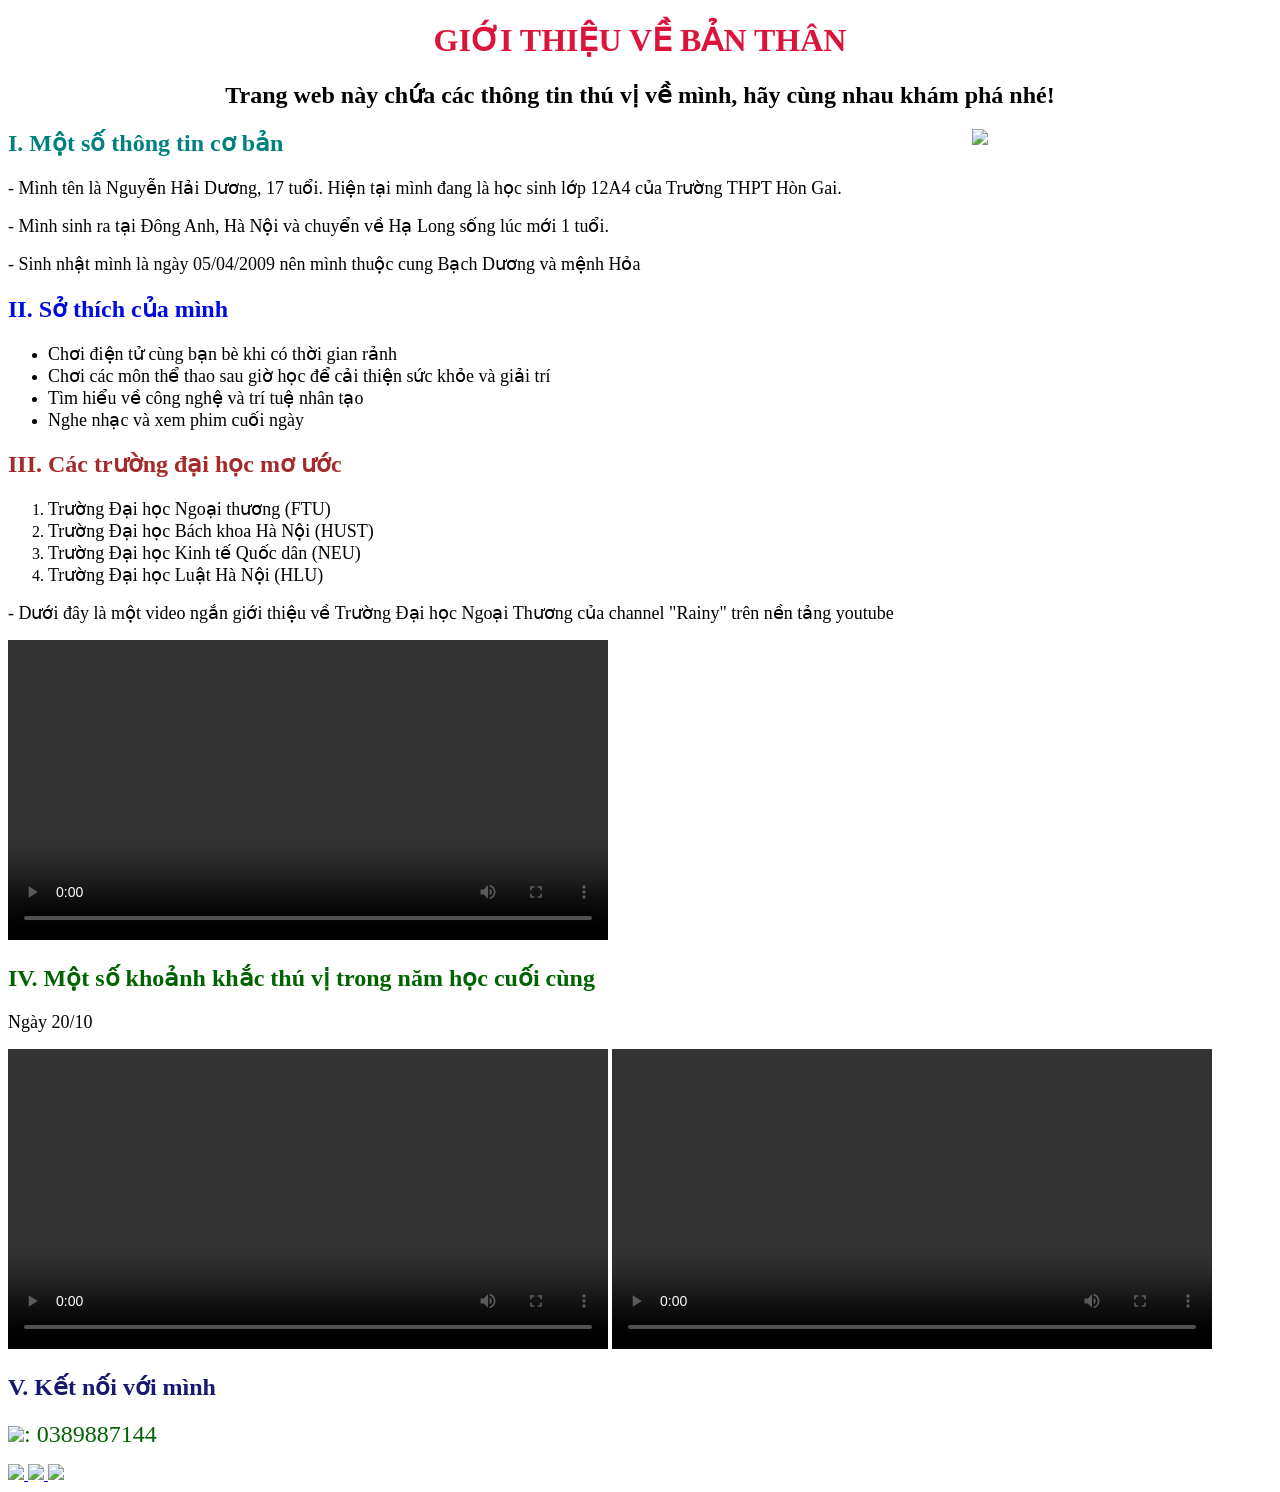
==== index.html @ 7eab4507 "Rename main.html to index.html" ====
<!DOCTYPE html>
<html lang="vi">
<head>
    <meta charset="UTF-8">
    <meta name="viewport" content="width=device-width, initial-scale=1.0">
    <title>Hai Duong 12A4</title>
</head>
<body>
    <h1 align="center"><font color="crimson" face="Verdana">GIỚI THIỆU VỀ BẢN THÂN</font></h1>
    <h2 align="center"><font color="" face="Tahoma">Trang web này chứa các thông tin thú vị về mình, hãy cùng nhau khám phá nhé!</font></h2>
    <h2><font color="Teal" face="Tahoma">I. Một số thông tin cơ bản</font><img width="300" align="right" src="C:\Users\nhd\Downloads\1792331599627_185752321725800101_7836860445754106356_f6fa9b6c1da4b5276648519bb517ff6f.jpg"></h2>
    <p><font size="4" color="" face="Tahoma">- Mình tên là Nguyễn Hải Dương, 17 tuổi. Hiện tại mình đang là học sinh lớp 12A4 của Trường THPT Hòn Gai. </font> </p>
    <p><font size="4" color="" face="Tahoma">- Mình sinh ra tại Đông Anh, Hà Nội và chuyển về Hạ Long sống lúc mới 1 tuổi.</font></p>
    <p><font size="4" color="" face="Tahoma">- Sinh nhật mình là ngày 05/04/2009 nên mình thuộc cung Bạch Dương và mệnh Hỏa</font></p>
    <h2><font color="Royal Blue" face="Tahoma">II. Sở thích của mình</font></h2>
    <ul style="list-style-type: disc;">
        <li><font size="4" color="" face="Tahoma">Chơi điện tử cùng bạn bè khi có thời gian rảnh</font></li>
        <li><font size="4" color="" face="Tahoma">Chơi các môn thể thao sau giờ học để cải thiện sức khỏe và giải trí</font></li>
        <li><font size="4" color="" face="Tahoma">Tìm hiểu về công nghệ và trí tuệ nhân tạo</font></li>
        <li><font size="4" color="" face="Tahoma">Nghe nhạc và xem phim cuối ngày</font></li>
    </ul>
    <h2><font color="Brown" face="Tahoma">III. Các trường đại học mơ ước</font></h2>
    <ol type="1">
        <li><font size="4" color="" face="Tahoma">Trường Đại học Ngoại thương (FTU)</font></li>
        <li><font size="4" color="" face="Tahoma">Trường Đại học Bách khoa Hà Nội (HUST)</font></li>
        <li><font size="4" color="" face="Tahoma">Trường Đại học Kinh tế Quốc dân (NEU)</font></li>
        <li><font size="4" color="" face="Tahoma">Trường Đại học Luật Hà Nội (HLU)</font></li>
    </ol>
    <p><font size="4" color="" face="Tahoma">- Dưới đây là một video ngắn giới thiệu về Trường Đại học Ngoại Thương của channel "Rainy" trên nền tảng youtube</font></p>
    <video width="600" controls>
            <source src="C:\Users\nhd\Downloads\ngoaithuong.mp4"
                    type="video/mp4">
    </video>
    <h2><font color="#006400" face="Tahoma">IV. Một số khoảnh khắc thú vị trong năm học cuối cùng</font></h2>
    <p><font size="4" color="" face="Tahoma">Ngày 20/10 </font> </p>
    <video width="600" controls>
            <source src="C:\Users\nhd\Downloads\part1.mp4"
                    type="video/mp4">
    </video>
    <video width="600" controls>
            <source src="C:\Users\nhd\Downloads\part2.mp4"
                    type="video/mp4">
    </video>
    <h2><font color="#191970" face="Tahoma">V. Kết nối với mình</font></h2>
    <p><img width="100" src="C:\Users\nhd\Downloads\zalo.jpg" width="150"><font size="5" color="#006400" face="Tahoma">: 0389887144</font></p>
    <a href="https://www.facebook.com/iamnotchest" target="_blank">
    <img width="100" src="C:\Users\nhd\Downloads\fb.png" width="150">
    </a>
    <a href="https://www.instagram.com/nhd_549/" target="_blank">
    <img width="170" src="C:\Users\nhd\Downloads\ig.jpg" width="150">
    </a>
    <a href="https://www.threads.com/@nhd_549" target="_blank">
    <img width="90" src="C:\Users\nhd\Downloads\thread.png" width="150">
    </a>
</body>
</html>
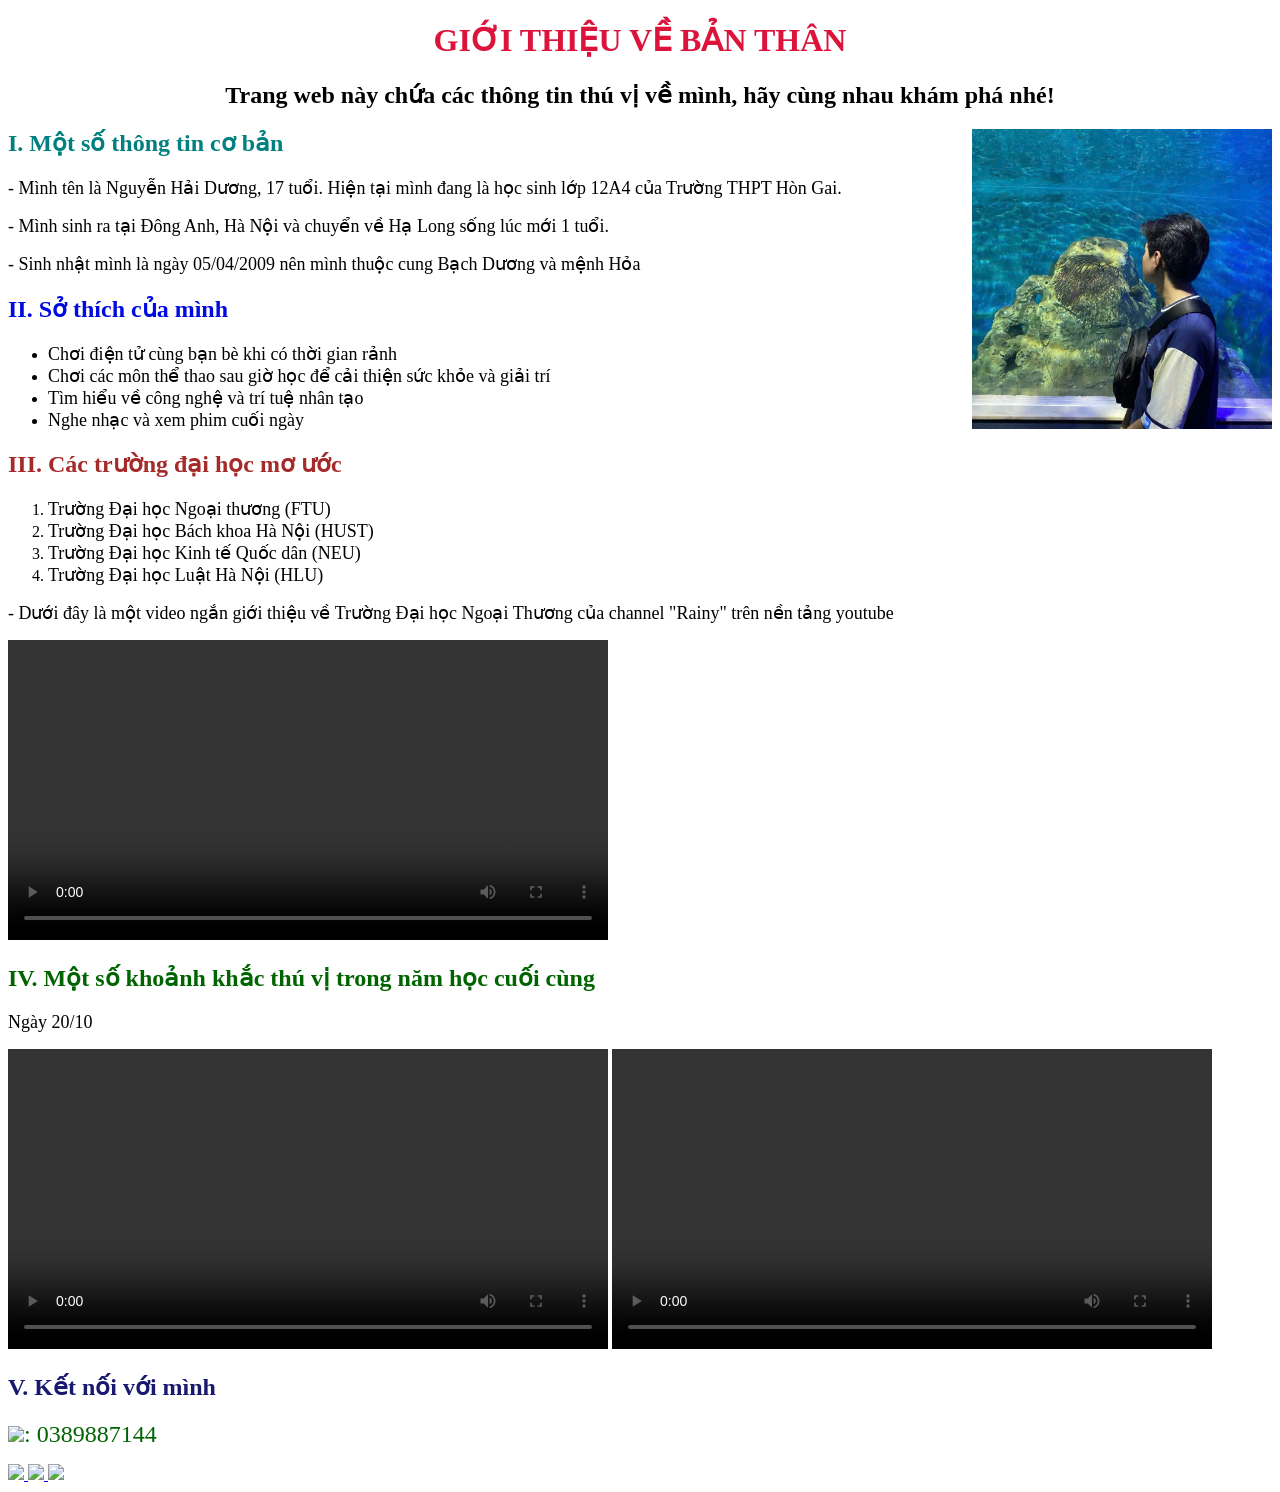
==== commit 5b846503: "Update index.html" ====
--- a/index.html
+++ b/index.html
@@ -8,7 +8,7 @@
 <body>
     <h1 align="center"><font color="crimson" face="Verdana">GIỚI THIỆU VỀ BẢN THÂN</font></h1>
     <h2 align="center"><font color="" face="Tahoma">Trang web này chứa các thông tin thú vị về mình, hãy cùng nhau khám phá nhé!</font></h2>
-    <h2><font color="Teal" face="Tahoma">I. Một số thông tin cơ bản</font><img width="300" align="right" src="C:\Users\nhd\Downloads\1792331599627_185752321725800101_7836860445754106356_f6fa9b6c1da4b5276648519bb517ff6f.jpg"></h2>
+    <h2><font color="Teal" face="Tahoma">I. Một số thông tin cơ bản</font><img width="300" align="right" src="1792331599627_185752321725800101_7836860445754106356_f6fa9b6c1da4b5276648519bb517ff6f.jpg"></h2>
     <p><font size="4" color="" face="Tahoma">- Mình tên là Nguyễn Hải Dương, 17 tuổi. Hiện tại mình đang là học sinh lớp 12A4 của Trường THPT Hòn Gai. </font> </p>
     <p><font size="4" color="" face="Tahoma">- Mình sinh ra tại Đông Anh, Hà Nội và chuyển về Hạ Long sống lúc mới 1 tuổi.</font></p>
     <p><font size="4" color="" face="Tahoma">- Sinh nhật mình là ngày 05/04/2009 nên mình thuộc cung Bạch Dương và mệnh Hỏa</font></p>
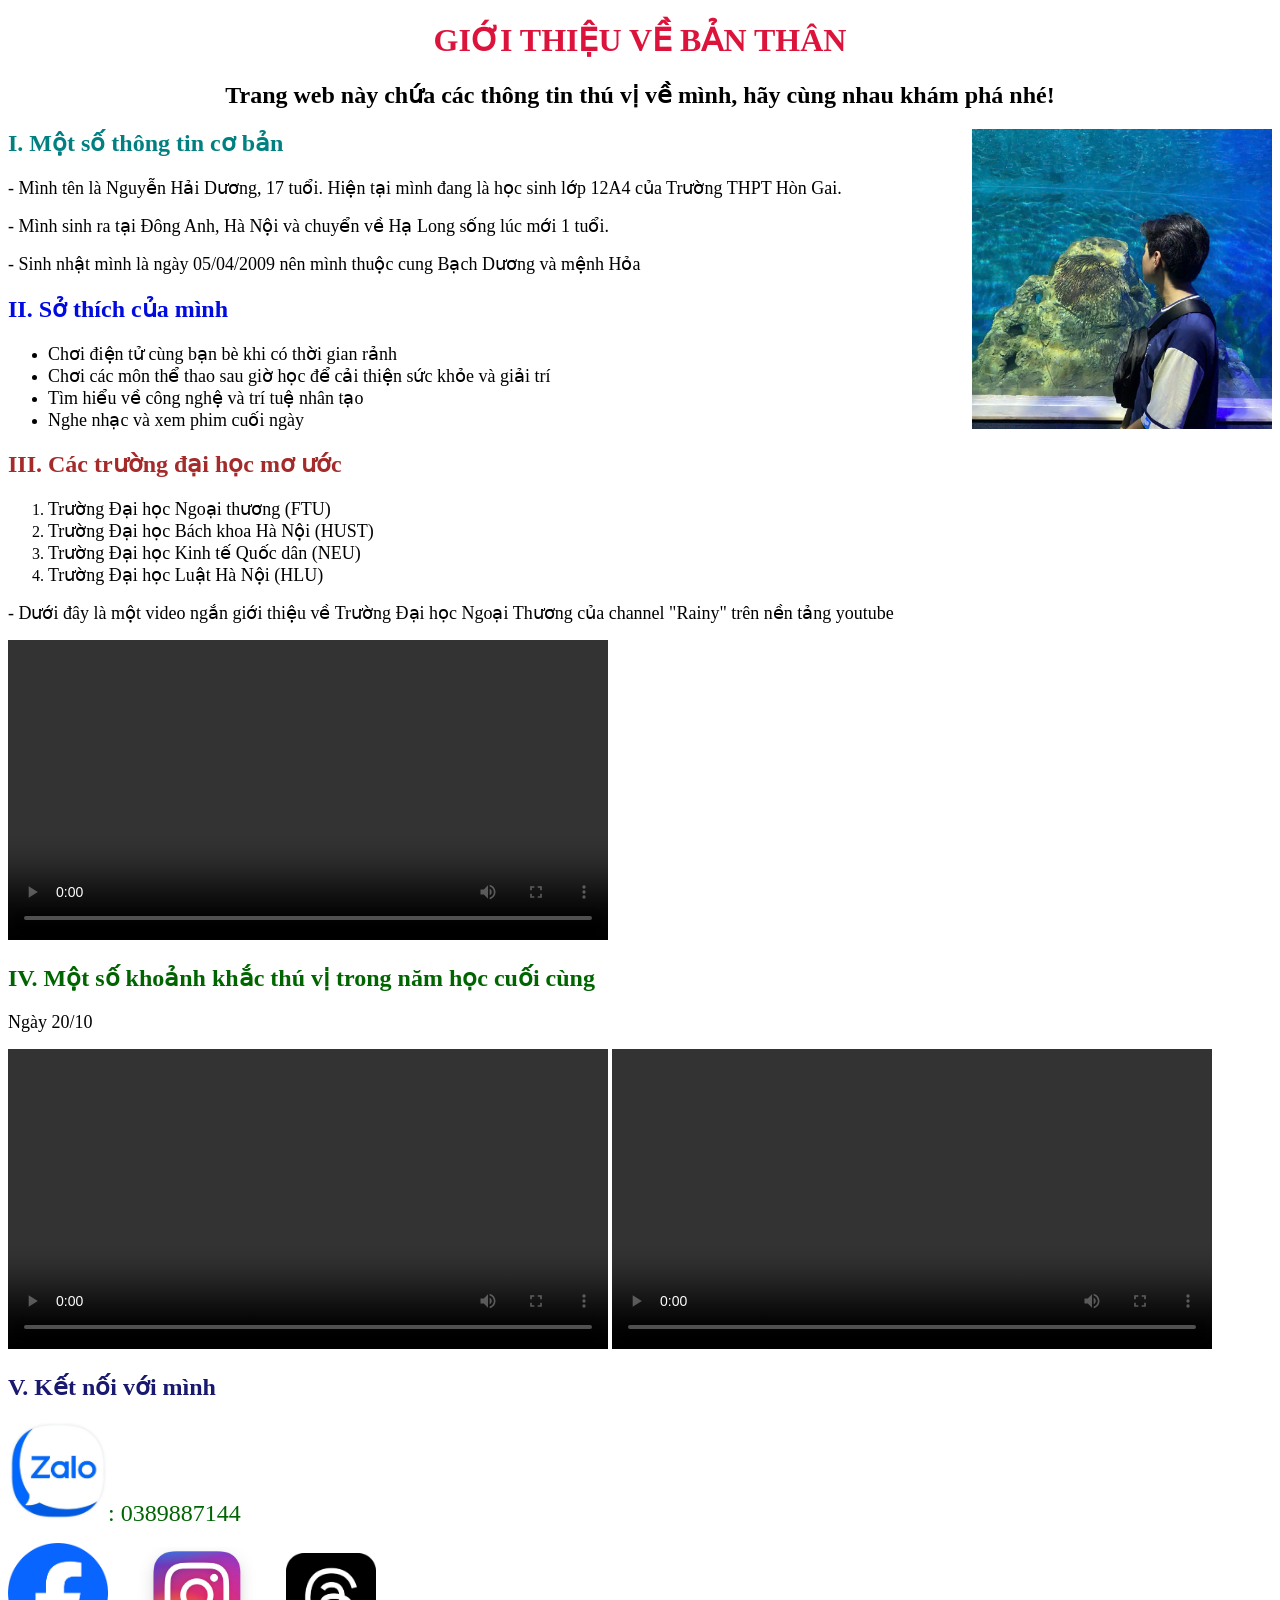
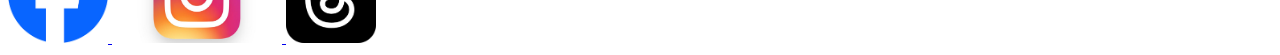
==== commit aac54e8e: "Update index.html" ====
--- a/index.html
+++ b/index.html
@@ -42,15 +42,15 @@
                     type="video/mp4">
     </video>
     <h2><font color="#191970" face="Tahoma">V. Kết nối với mình</font></h2>
-    <p><img width="100" src="C:\Users\nhd\Downloads\zalo.jpg" width="150"><font size="5" color="#006400" face="Tahoma">: 0389887144</font></p>
+    <p><img width="100" src="zalo.jpg" width="150"><font size="5" color="#006400" face="Tahoma">: 0389887144</font></p>
     <a href="https://www.facebook.com/iamnotchest" target="_blank">
-    <img width="100" src="C:\Users\nhd\Downloads\fb.png" width="150">
+    <img width="100" src="fb.png" width="150">
     </a>
     <a href="https://www.instagram.com/nhd_549/" target="_blank">
-    <img width="170" src="C:\Users\nhd\Downloads\ig.jpg" width="150">
+    <img width="170" src="ig.jpg" width="150">
     </a>
     <a href="https://www.threads.com/@nhd_549" target="_blank">
-    <img width="90" src="C:\Users\nhd\Downloads\thread.png" width="150">
+    <img width="90" src="thread.png" width="150">
     </a>
 </body>
 </html>
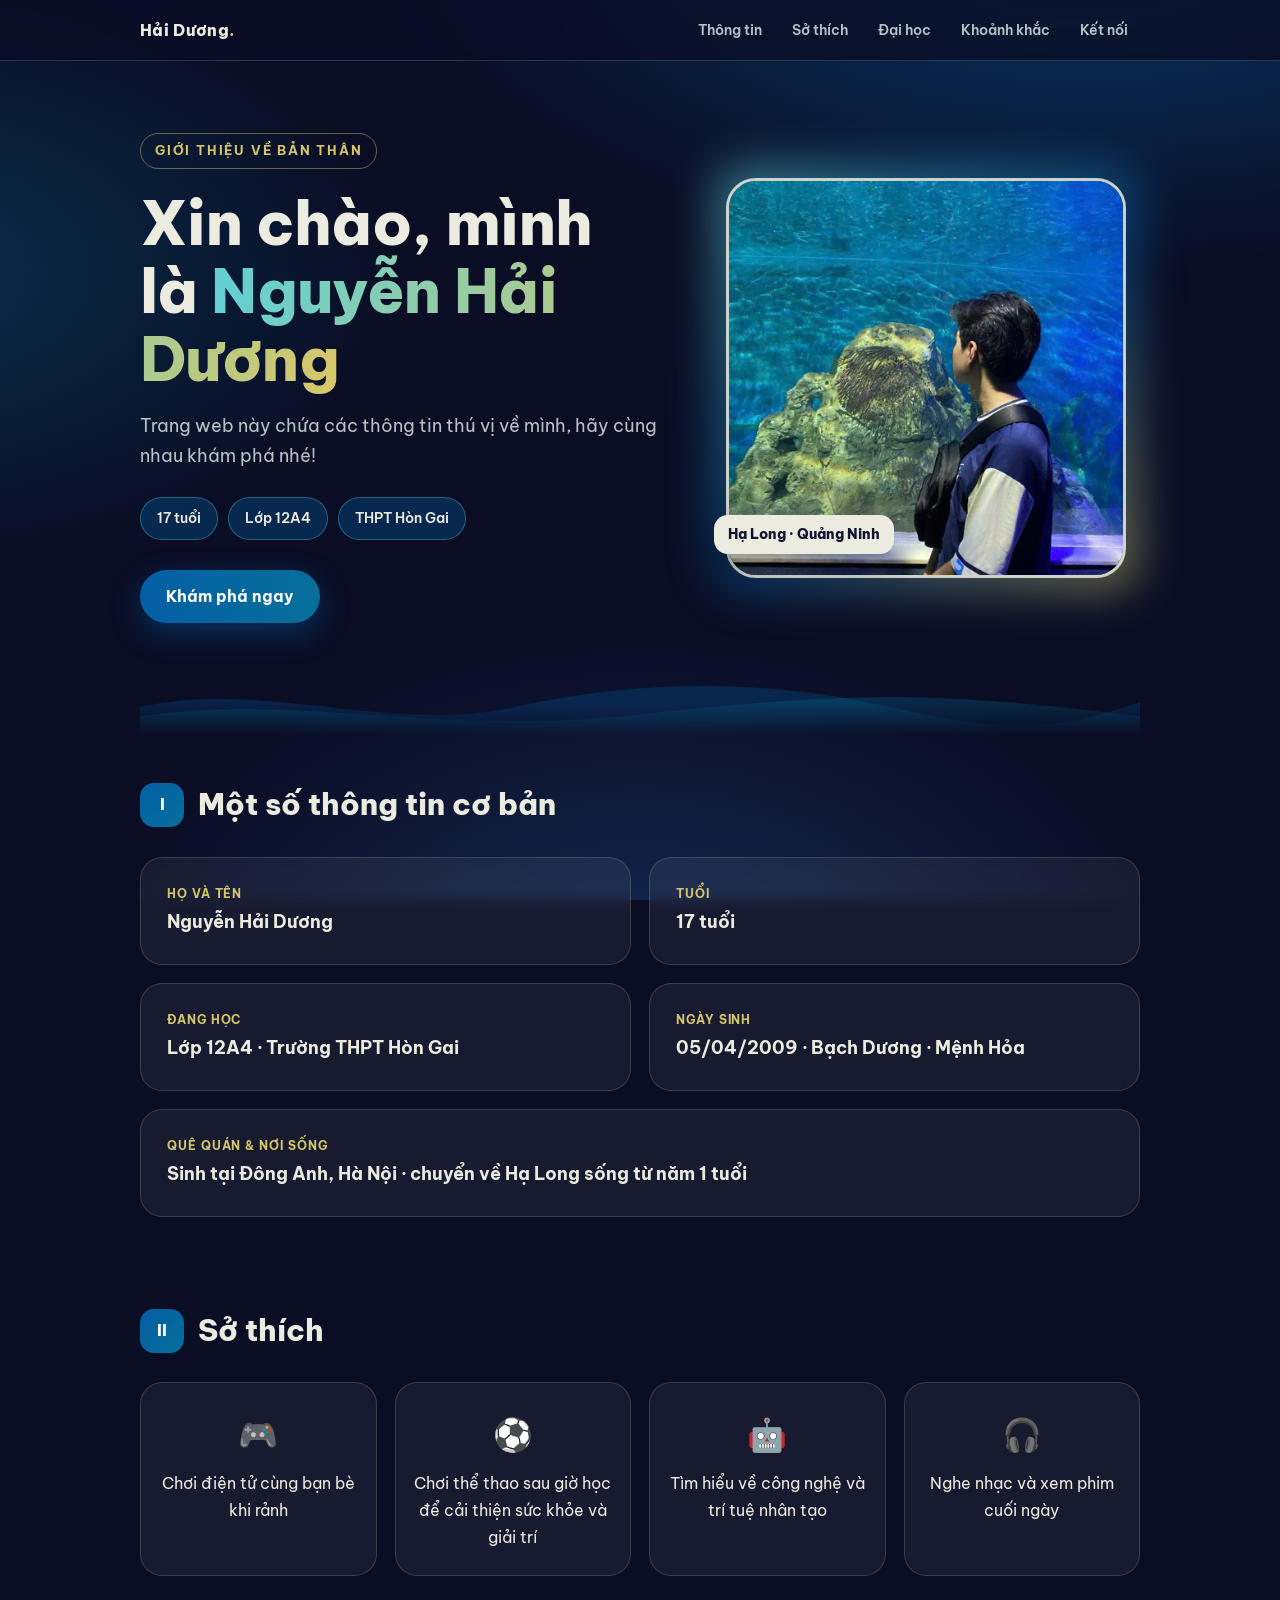
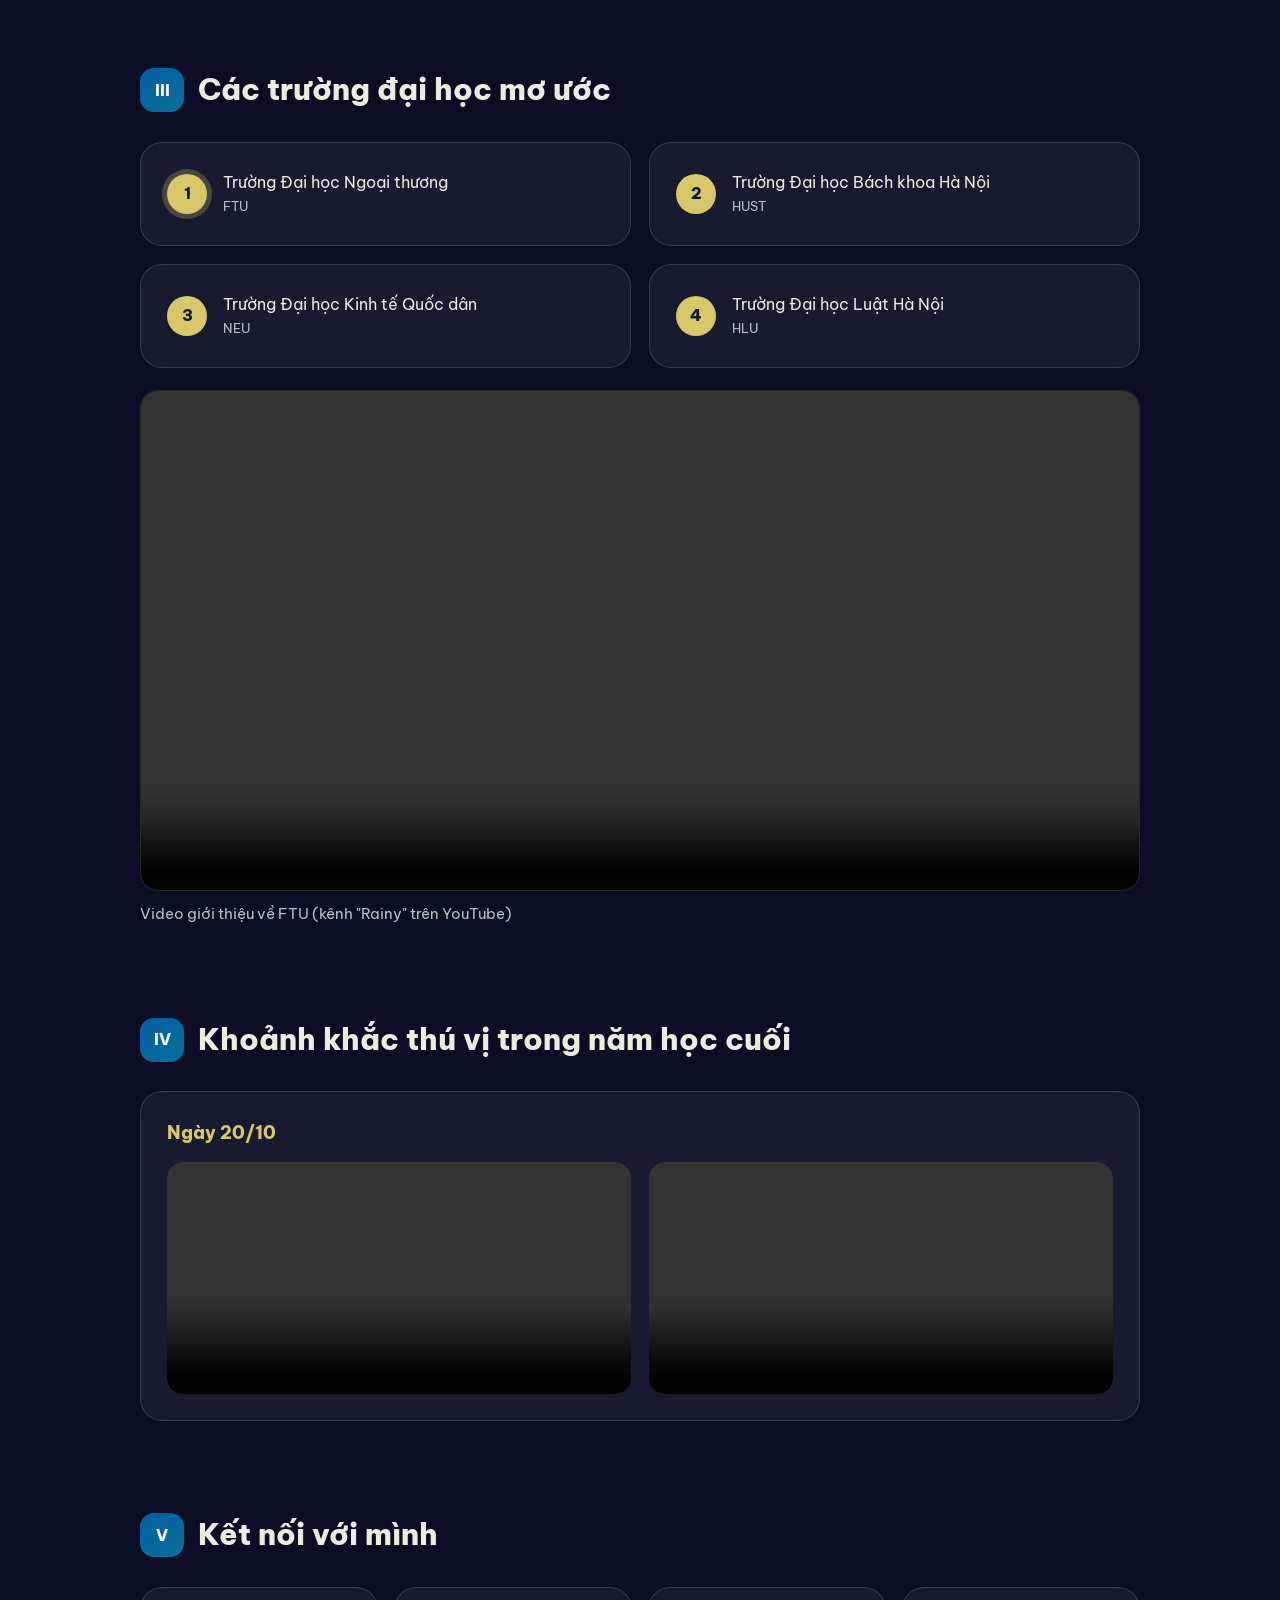
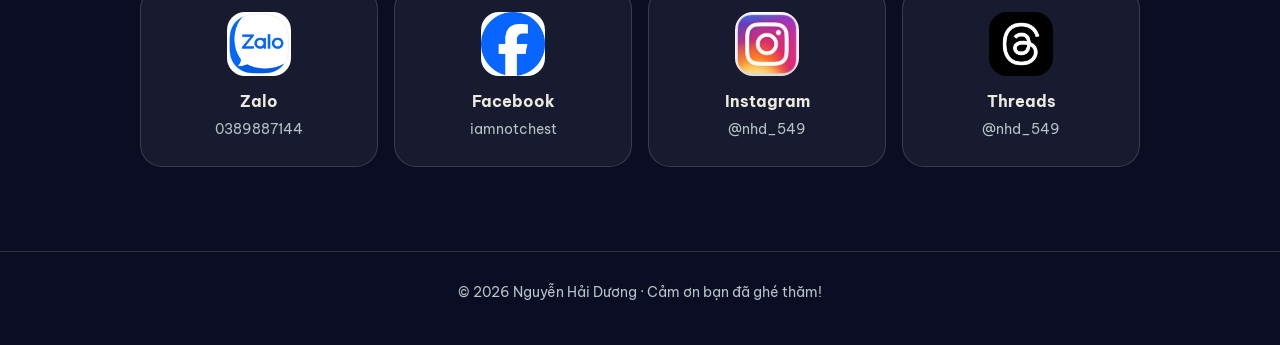
==== commit 635eb255: "Update index.html" ====
--- a/index.html
+++ b/index.html
@@ -1,56 +1,145 @@
 <!DOCTYPE html>
 <html lang="vi">
 <head>
-    <meta charset="UTF-8">
-    <meta name="viewport" content="width=device-width, initial-scale=1.0">
-    <title>Hai Duong 12A4</title>
+  <meta charset="UTF-8">
+  <meta name="viewport" content="width=device-width, initial-scale=1.0">
+  <meta name="theme-color" content="#0a0d24">
+  <meta name="description" content="Trang giới thiệu bản thân của Nguyễn Hải Dương - học sinh lớp 12A4 Trường THPT Hòn Gai.">
+  <title>Hai Duong 12A4</title>
+  <link rel="preconnect" href="https://fonts.googleapis.com">
+  <link rel="preconnect" href="https://fonts.gstatic.com" crossorigin>
+  <link href="https://fonts.googleapis.com/css2?family=Be+Vietnam+Pro:wght@400;600;700;800&display=swap" rel="stylesheet">
+  <link rel="stylesheet" href="style.css">
 </head>
 <body>
-    <h1 align="center"><font color="crimson" face="Verdana">GIỚI THIỆU VỀ BẢN THÂN</font></h1>
-    <h2 align="center"><font color="" face="Tahoma">Trang web này chứa các thông tin thú vị về mình, hãy cùng nhau khám phá nhé!</font></h2>
-    <h2><font color="Teal" face="Tahoma">I. Một số thông tin cơ bản</font><img width="300" align="right" src="1792331599627_185752321725800101_7836860445754106356_f6fa9b6c1da4b5276648519bb517ff6f.jpg"></h2>
-    <p><font size="4" color="" face="Tahoma">- Mình tên là Nguyễn Hải Dương, 17 tuổi. Hiện tại mình đang là học sinh lớp 12A4 của Trường THPT Hòn Gai. </font> </p>
-    <p><font size="4" color="" face="Tahoma">- Mình sinh ra tại Đông Anh, Hà Nội và chuyển về Hạ Long sống lúc mới 1 tuổi.</font></p>
-    <p><font size="4" color="" face="Tahoma">- Sinh nhật mình là ngày 05/04/2009 nên mình thuộc cung Bạch Dương và mệnh Hỏa</font></p>
-    <h2><font color="Royal Blue" face="Tahoma">II. Sở thích của mình</font></h2>
-    <ul style="list-style-type: disc;">
-        <li><font size="4" color="" face="Tahoma">Chơi điện tử cùng bạn bè khi có thời gian rảnh</font></li>
-        <li><font size="4" color="" face="Tahoma">Chơi các môn thể thao sau giờ học để cải thiện sức khỏe và giải trí</font></li>
-        <li><font size="4" color="" face="Tahoma">Tìm hiểu về công nghệ và trí tuệ nhân tạo</font></li>
-        <li><font size="4" color="" face="Tahoma">Nghe nhạc và xem phim cuối ngày</font></li>
-    </ul>
-    <h2><font color="Brown" face="Tahoma">III. Các trường đại học mơ ước</font></h2>
-    <ol type="1">
-        <li><font size="4" color="" face="Tahoma">Trường Đại học Ngoại thương (FTU)</font></li>
-        <li><font size="4" color="" face="Tahoma">Trường Đại học Bách khoa Hà Nội (HUST)</font></li>
-        <li><font size="4" color="" face="Tahoma">Trường Đại học Kinh tế Quốc dân (NEU)</font></li>
-        <li><font size="4" color="" face="Tahoma">Trường Đại học Luật Hà Nội (HLU)</font></li>
-    </ol>
-    <p><font size="4" color="" face="Tahoma">- Dưới đây là một video ngắn giới thiệu về Trường Đại học Ngoại Thương của channel "Rainy" trên nền tảng youtube</font></p>
-    <video width="600" controls>
-            <source src="C:\Users\nhd\Downloads\ngoaithuong.mp4"
-                    type="video/mp4">
-    </video>
-    <h2><font color="#006400" face="Tahoma">IV. Một số khoảnh khắc thú vị trong năm học cuối cùng</font></h2>
-    <p><font size="4" color="" face="Tahoma">Ngày 20/10 </font> </p>
-    <video width="600" controls>
-            <source src="C:\Users\nhd\Downloads\part1.mp4"
-                    type="video/mp4">
-    </video>
-    <video width="600" controls>
-            <source src="C:\Users\nhd\Downloads\part2.mp4"
-                    type="video/mp4">
-    </video>
-    <h2><font color="#191970" face="Tahoma">V. Kết nối với mình</font></h2>
-    <p><img width="100" src="zalo.jpg" width="150"><font size="5" color="#006400" face="Tahoma">: 0389887144</font></p>
-    <a href="https://www.facebook.com/iamnotchest" target="_blank">
-    <img width="100" src="fb.png" width="150">
-    </a>
-    <a href="https://www.instagram.com/nhd_549/" target="_blank">
-    <img width="170" src="ig.jpg" width="150">
-    </a>
-    <a href="https://www.threads.com/@nhd_549" target="_blank">
-    <img width="90" src="thread.png" width="150">
-    </a>
+
+  <header class="nav">
+    <div class="nav__inner">
+      <div class="nav__brand">Hải Dương<span>.</span></div>
+      <nav class="nav__links" aria-label="Điều hướng">
+        <a href="#thong-tin">Thông tin</a>
+        <a href="#so-thich">Sở thích</a>
+        <a href="#dai-hoc">Đại học</a>
+        <a href="#khoanh-khac">Khoảnh khắc</a>
+        <a href="#ket-noi">Kết nối</a>
+      </nav>
+    </div>
+  </header>
+
+  <main class="wrap">
+
+    <!-- HERO -->
+    <div class="hero">
+      <div class="reveal">
+        <span class="hero__eyebrow">Giới thiệu về bản thân</span>
+        <h1>Xin chào, mình là <span class="grad">Nguyễn Hải Dương</span></h1>
+        <p>Trang web này chứa các thông tin thú vị về mình, hãy cùng nhau khám phá nhé!</p>
+        <div class="chips">
+          <span class="chip">17 tuổi</span>
+          <span class="chip">Lớp 12A4</span>
+          <span class="chip">THPT Hòn Gai</span>
+        </div>
+        <a class="btn" href="#thong-tin">Khám phá ngay</a>
+      </div>
+      <div class="portrait reveal">
+        <img src="1792331599627_185752321725800101_7836860445754106356_f6fa9b6c1da4b5276648519bb517ff6f.jpg" alt="Ảnh Nguyễn Hải Dương đứng trước bể cá lớn">
+        <span class="portrait__tag">Hạ Long · Quảng Ninh</span>
+      </div>
+    </div>
+
+    <svg class="waves" viewBox="0 0 1200 60" preserveAspectRatio="none" aria-hidden="true">
+      <path d="M0 30 C150 0 300 60 450 30 S750 0 900 30 S1100 55 1200 25 V60 H0Z"/>
+      <path d="M0 40 C200 15 350 62 600 38 S950 12 1200 40 V60 H0Z"/>
+    </svg>
+
+    <!-- I. THÔNG TIN -->
+    <section id="thong-tin">
+      <div class="sec-head reveal"><div class="sec-num">I</div><h2>Một số thông tin cơ bản</h2></div>
+      <div class="grid grid--2">
+        <div class="card fact reveal"><small>Họ và tên</small><strong>Nguyễn Hải Dương</strong></div>
+        <div class="card fact reveal"><small>Tuổi</small><strong>17 tuổi</strong></div>
+        <div class="card fact reveal"><small>Đang học</small><strong>Lớp 12A4 · Trường THPT Hòn Gai</strong></div>
+        <div class="card fact reveal"><small>Ngày sinh</small><strong>05/04/2009 · Bạch Dương · Mệnh Hỏa</strong></div>
+        <div class="card fact reveal" style="grid-column: 1 / -1;">
+          <small>Quê quán &amp; nơi sống</small>
+          <strong>Sinh tại Đông Anh, Hà Nội · chuyển về Hạ Long sống từ năm 1 tuổi</strong>
+        </div>
+      </div>
+    </section>
+
+    <!-- II. SỞ THÍCH -->
+    <section id="so-thich">
+      <div class="sec-head reveal"><div class="sec-num">II</div><h2>Sở thích</h2></div>
+      <div class="grid grid--4">
+        <div class="card interest reveal"><span class="ico">🎮</span>Chơi điện tử cùng bạn bè khi rảnh</div>
+        <div class="card interest reveal"><span class="ico">⚽</span>Chơi thể thao sau giờ học để cải thiện sức khỏe và giải trí</div>
+        <div class="card interest reveal"><span class="ico">🤖</span>Tìm hiểu về công nghệ và trí tuệ nhân tạo</div>
+        <div class="card interest reveal"><span class="ico">🎧</span>Nghe nhạc và xem phim cuối ngày</div>
+      </div>
+    </section>
+
+    <!-- III. ĐẠI HỌC -->
+    <section id="dai-hoc">
+      <div class="sec-head reveal"><div class="sec-num">III</div><h2>Các trường đại học mơ ước</h2></div>
+      <div class="grid grid--2">
+        <div class="card uni reveal"><div class="uni__rank">1</div><div>Trường Đại học Ngoại thương <small>FTU</small></div></div>
+        <div class="card uni reveal"><div class="uni__rank">2</div><div>Trường Đại học Bách khoa Hà Nội <small>HUST</small></div></div>
+        <div class="card uni reveal"><div class="uni__rank">3</div><div>Trường Đại học Kinh tế Quốc dân <small>NEU</small></div></div>
+        <div class="card uni reveal"><div class="uni__rank">4</div><div>Trường Đại học Luật Hà Nội <small>HLU</small></div></div>
+      </div>
+      <figure class="video reveal">
+        <video controls preload="metadata" src="ngoaithuong.mp4">Trình duyệt của bạn không hỗ trợ video.</video>
+        <figcaption>Video giới thiệu về FTU (kênh "Rainy" trên YouTube)</figcaption>
+      </figure>
+    </section>
+
+    <!-- IV. KHOẢNH KHẮC -->
+    <section id="khoanh-khac">
+      <div class="sec-head reveal"><div class="sec-num">IV</div><h2>Khoảnh khắc thú vị trong năm học cuối</h2></div>
+      <div class="card reveal">
+        <h3 class="sub-title">Ngày 20/10</h3>
+        <div class="grid grid--2">
+          <video controls preload="metadata" src="part1.mp4" style="width:100%;border-radius:16px;background:#000;max-height:480px">Trình duyệt không hỗ trợ video.</video>
+          <video controls preload="metadata" src="part2.mp4" style="width:100%;border-radius:16px;background:#000;max-height:480px">Trình duyệt không hỗ trợ video.</video>
+        </div>
+      </div>
+    </section>
+
+    <!-- V. KẾT NỐI -->
+    <section id="ket-noi">
+      <div class="sec-head reveal"><div class="sec-num">V</div><h2>Kết nối với mình</h2></div>
+      <div class="contact">
+        <a class="card reveal" href="https://zalo.me/0389887144" target="_blank" rel="noopener">
+          <img src="zalo.jpg" alt="Zalo"><div><b>Zalo</b><span>0389887144</span></div>
+        </a>
+        <a class="card reveal" href="https://www.facebook.com/iamnotchest" target="_blank" rel="noopener">
+          <img src="fb.png" alt="Facebook"><div><b>Facebook</b><span>iamnotchest</span></div>
+        </a>
+        <a class="card reveal" href="https://www.instagram.com/nhd_549/" target="_blank" rel="noopener">
+          <img src="ig.jpg" alt="Instagram"><div><b>Instagram</b><span>@nhd_549</span></div>
+        </a>
+        <a class="card reveal" href="https://www.threads.com/@nhd_549" target="_blank" rel="noopener">
+          <img src="thread.png" alt="Threads"><div><b>Threads</b><span>@nhd_549</span></div>
+        </a>
+      </div>
+    </section>
+
+  </main>
+
+  <footer>© 2026 Nguyễn Hải Dương · Cảm ơn bạn đã ghé thăm!</footer>
+
+  <script>
+    (function () {
+      document.documentElement.classList.add('js');
+      var els = document.querySelectorAll('.reveal');
+      if (!('IntersectionObserver' in window)) { els.forEach(function (e) { e.classList.add('in'); }); return; }
+      var io = new IntersectionObserver(function (entries) {
+        entries.forEach(function (en) {
+          if (en.isIntersecting) { en.target.classList.add('in'); io.unobserve(en.target); }
+        });
+      }, { threshold: 0.12 });
+      els.forEach(function (e) { io.observe(e); });
+    })();
+  </script>
 </body>
 </html>
--- a/style.css
+++ b/style.css
@@ -0,0 +1,203 @@
+/* Bảng màu lấy từ ảnh đại diện (bể cá): xanh đại dương, xanh ngọc, xanh navy áo, kem tay áo, vàng rêu của đá */
+:root {
+  --navy-900: #0a0d24;
+  --navy-800: #101430;
+  --navy-700: #1b417a;
+  --ocean: #055ea4;
+  --teal: #06709b;
+  --sea: #41858c;
+  --aqua: #5fd0d6;
+  --cream: #ecebe0;
+  --sage: #adbda9;
+  --moss: #d8c768;
+
+  --bg: var(--navy-900);
+  --card: rgba(255, 255, 255, 0.06);
+  --card-border: rgba(173, 189, 169, 0.22);
+  --text: var(--cream);
+  --muted: #b7c4c6;
+  --radius: 22px;
+}
+
+* { box-sizing: border-box; margin: 0; padding: 0; }
+html { scroll-behavior: smooth; }
+
+body {
+  font-family: "Be Vietnam Pro", system-ui, -apple-system, "Segoe UI", Roboto, sans-serif;
+  color: var(--text);
+  line-height: 1.7;
+  background:
+    radial-gradient(1200px 600px at 85% -10%, rgba(5, 94, 164, 0.55), transparent 60%),
+    radial-gradient(900px 500px at -10% 30%, rgba(6, 112, 155, 0.35), transparent 60%),
+    radial-gradient(900px 600px at 50% 110%, rgba(27, 65, 122, 0.55), transparent 60%),
+    var(--bg);
+  background-attachment: fixed;
+  min-height: 100vh;
+}
+
+a { color: var(--aqua); text-decoration: none; }
+a:hover { text-decoration: underline; }
+:focus-visible { outline: 3px solid var(--moss); outline-offset: 3px; border-radius: 8px; }
+
+/* ---------- Thanh điều hướng ---------- */
+.nav {
+  position: sticky; top: 0; z-index: 10;
+  backdrop-filter: blur(14px);
+  background: rgba(10, 13, 36, 0.72);
+  border-bottom: 1px solid var(--card-border);
+}
+.nav__inner {
+  max-width: 1040px; margin: 0 auto; padding: 12px 20px;
+  display: flex; align-items: center; justify-content: space-between; gap: 16px;
+}
+.nav__brand { font-weight: 800; letter-spacing: .02em; color: var(--cream); }
+.nav__brand span { color: var(--moss); }
+.nav__links { display: flex; gap: 6px; flex-wrap: wrap; justify-content: flex-end; }
+.nav__links a {
+  color: var(--muted); font-size: .9rem; font-weight: 600;
+  padding: 6px 12px; border-radius: 999px; transition: .2s;
+}
+.nav__links a:hover { background: rgba(95, 208, 214, .14); color: var(--cream); text-decoration: none; }
+
+/* ---------- Hero ---------- */
+.wrap { max-width: 1040px; margin: 0 auto; padding: 0 20px; }
+
+.hero {
+  display: grid; grid-template-columns: 1.1fr .9fr; gap: 48px;
+  align-items: center; padding: 72px 0 56px;
+}
+.hero__eyebrow {
+  display: inline-block; font-size: .8rem; font-weight: 700; letter-spacing: .14em;
+  text-transform: uppercase; color: var(--moss);
+  border: 1px solid rgba(216, 199, 104, .45); padding: 6px 14px; border-radius: 999px;
+  margin-bottom: 20px;
+}
+.hero h1 {
+  font-size: clamp(2.2rem, 5.4vw, 3.8rem); line-height: 1.12; font-weight: 800;
+  letter-spacing: -.01em; margin-bottom: 18px;
+}
+.hero h1 .grad {
+  background: linear-gradient(100deg, var(--aqua), var(--moss));
+  -webkit-background-clip: text; background-clip: text; color: transparent;
+}
+.hero p { color: var(--muted); font-size: 1.1rem; max-width: 34em; }
+
+.chips { display: flex; flex-wrap: wrap; gap: 10px; margin: 26px 0 30px; }
+.chip {
+  padding: 8px 16px; border-radius: 999px; font-size: .9rem; font-weight: 600;
+  background: rgba(5, 94, 164, .35); border: 1px solid rgba(95, 208, 214, .35);
+}
+
+.btn {
+  display: inline-block; padding: 13px 26px; border-radius: 999px; font-weight: 700;
+  background: linear-gradient(100deg, var(--ocean), var(--teal));
+  color: #fff; box-shadow: 0 10px 30px rgba(5, 94, 164, .45); transition: .25s;
+}
+.btn:hover { transform: translateY(-2px); text-decoration: none; box-shadow: 0 14px 36px rgba(6, 112, 155, .6); }
+
+.portrait { position: relative; justify-self: center; width: min(100%, 400px); }
+.portrait::before {
+  content: ""; position: absolute; inset: -14px; border-radius: 34px;
+  background: linear-gradient(140deg, var(--aqua), var(--ocean) 55%, var(--moss));
+  filter: blur(22px); opacity: .5; z-index: 0;
+}
+.portrait img {
+  position: relative; z-index: 1; width: 100%; aspect-ratio: 1; object-fit: cover;
+  border-radius: 30px; border: 3px solid rgba(236, 235, 224, .85); display: block;
+}
+.portrait__tag {
+  position: absolute; z-index: 2; left: -12px; bottom: 24px;
+  background: var(--cream); color: var(--navy-800); font-weight: 800; font-size: .85rem;
+  padding: 8px 14px; border-radius: 14px; box-shadow: 0 10px 24px rgba(0, 0, 0, .35);
+}
+
+/* ---------- Sóng ---------- */
+.waves {
+  height: 56px; width: 100%; display: block;
+  -webkit-mask-image: linear-gradient(to bottom, #000 40%, transparent);
+  mask-image: linear-gradient(to bottom, #000 40%, transparent);
+}
+.waves path { fill: rgba(5, 94, 164, .28); }
+.waves path:nth-child(2) { fill: rgba(6, 112, 155, .28); }
+
+/* ---------- Mục ---------- */
+section { padding: 44px 0; scroll-margin-top: 70px; }
+.sec-head { display: flex; align-items: center; gap: 14px; margin-bottom: 26px; }
+.sec-num {
+  width: 44px; height: 44px; border-radius: 14px; flex: none;
+  display: grid; place-items: center; font-weight: 800;
+  background: linear-gradient(140deg, var(--ocean), var(--teal)); color: #fff;
+}
+.sec-head h2 { font-size: clamp(1.4rem, 3vw, 1.9rem); font-weight: 800; }
+
+.card {
+  background: var(--card); border: 1px solid var(--card-border);
+  border-radius: var(--radius); padding: 26px; backdrop-filter: blur(6px);
+}
+.grid { display: grid; gap: 18px; }
+.grid--2 { grid-template-columns: repeat(2, 1fr); }
+.grid--4 { grid-template-columns: repeat(4, 1fr); }
+
+.fact { display: flex; flex-direction: column; gap: 4px; }
+.fact small { color: var(--moss); font-weight: 700; letter-spacing: .08em; text-transform: uppercase; font-size: .72rem; }
+.fact strong { font-size: 1.12rem; }
+
+.interest { text-align: center; padding: 24px 16px; transition: .25s; }
+.interest:hover { transform: translateY(-4px); border-color: rgba(95, 208, 214, .55); }
+.interest .ico { font-size: 2rem; display: block; margin-bottom: 8px; }
+
+.uni { display: flex; align-items: center; gap: 16px; }
+.uni__rank {
+  width: 40px; height: 40px; border-radius: 50%; flex: none; display: grid; place-items: center;
+  font-weight: 800; background: var(--moss); color: var(--navy-800);
+}
+.uni:first-child .uni__rank { box-shadow: 0 0 0 5px rgba(216, 199, 104, .25); }
+.uni small { color: var(--muted); display: block; }
+
+figure.video { margin-top: 22px; }
+figure.video video {
+  width: 100%; max-height: 520px; border-radius: 18px; background: #000; display: block;
+  border: 1px solid var(--card-border);
+}
+figcaption { color: var(--muted); font-size: .92rem; margin-top: 10px; }
+
+.sub-title { font-size: 1.1rem; font-weight: 800; color: var(--moss); margin-bottom: 14px; }
+
+/* ---------- Liên hệ ---------- */
+.contact { display: grid; grid-template-columns: repeat(4, 1fr); gap: 16px; }
+.contact a {
+  display: flex; flex-direction: column; align-items: center; gap: 12px; text-align: center;
+  padding: 24px 12px; color: var(--text); transition: .25s;
+}
+.contact a:hover { transform: translateY(-4px); border-color: rgba(95, 208, 214, .6); text-decoration: none; }
+.contact img { width: 64px; height: 64px; object-fit: cover; border-radius: 18px; background: #fff; }
+.contact b { display: block; }
+.contact span { color: var(--muted); font-size: .88rem; word-break: break-all; }
+
+footer {
+  margin-top: 40px; padding: 28px 20px 40px; text-align: center;
+  color: var(--muted); font-size: .9rem; border-top: 1px solid var(--card-border);
+}
+
+/* ---------- Hiệu ứng xuất hiện ---------- */
+.js .reveal { opacity: 0; transform: translateY(18px); transition: opacity .7s ease, transform .7s ease; }
+.js .reveal.in { opacity: 1; transform: none; }
+@media (prefers-reduced-motion: reduce) {
+  html { scroll-behavior: auto; }
+  .js .reveal { opacity: 1; transform: none; transition: none; }
+  .btn, .interest, .contact a { transition: none; }
+}
+
+/* ---------- Điện thoại / máy tính bảng ---------- */
+@media (max-width: 860px) {
+  .hero { grid-template-columns: 1fr; padding-top: 40px; gap: 36px; }
+  .portrait { order: -1; width: min(86%, 340px); }
+  .grid--4, .contact { grid-template-columns: repeat(2, 1fr); }
+}
+@media (max-width: 560px) {
+  .nav__links a { padding: 6px 9px; font-size: .82rem; }
+  .nav__brand { display: none; }
+  .nav__links { justify-content: center; width: 100%; }
+  .grid--2 { grid-template-columns: 1fr; }
+  .card { padding: 20px; }
+}
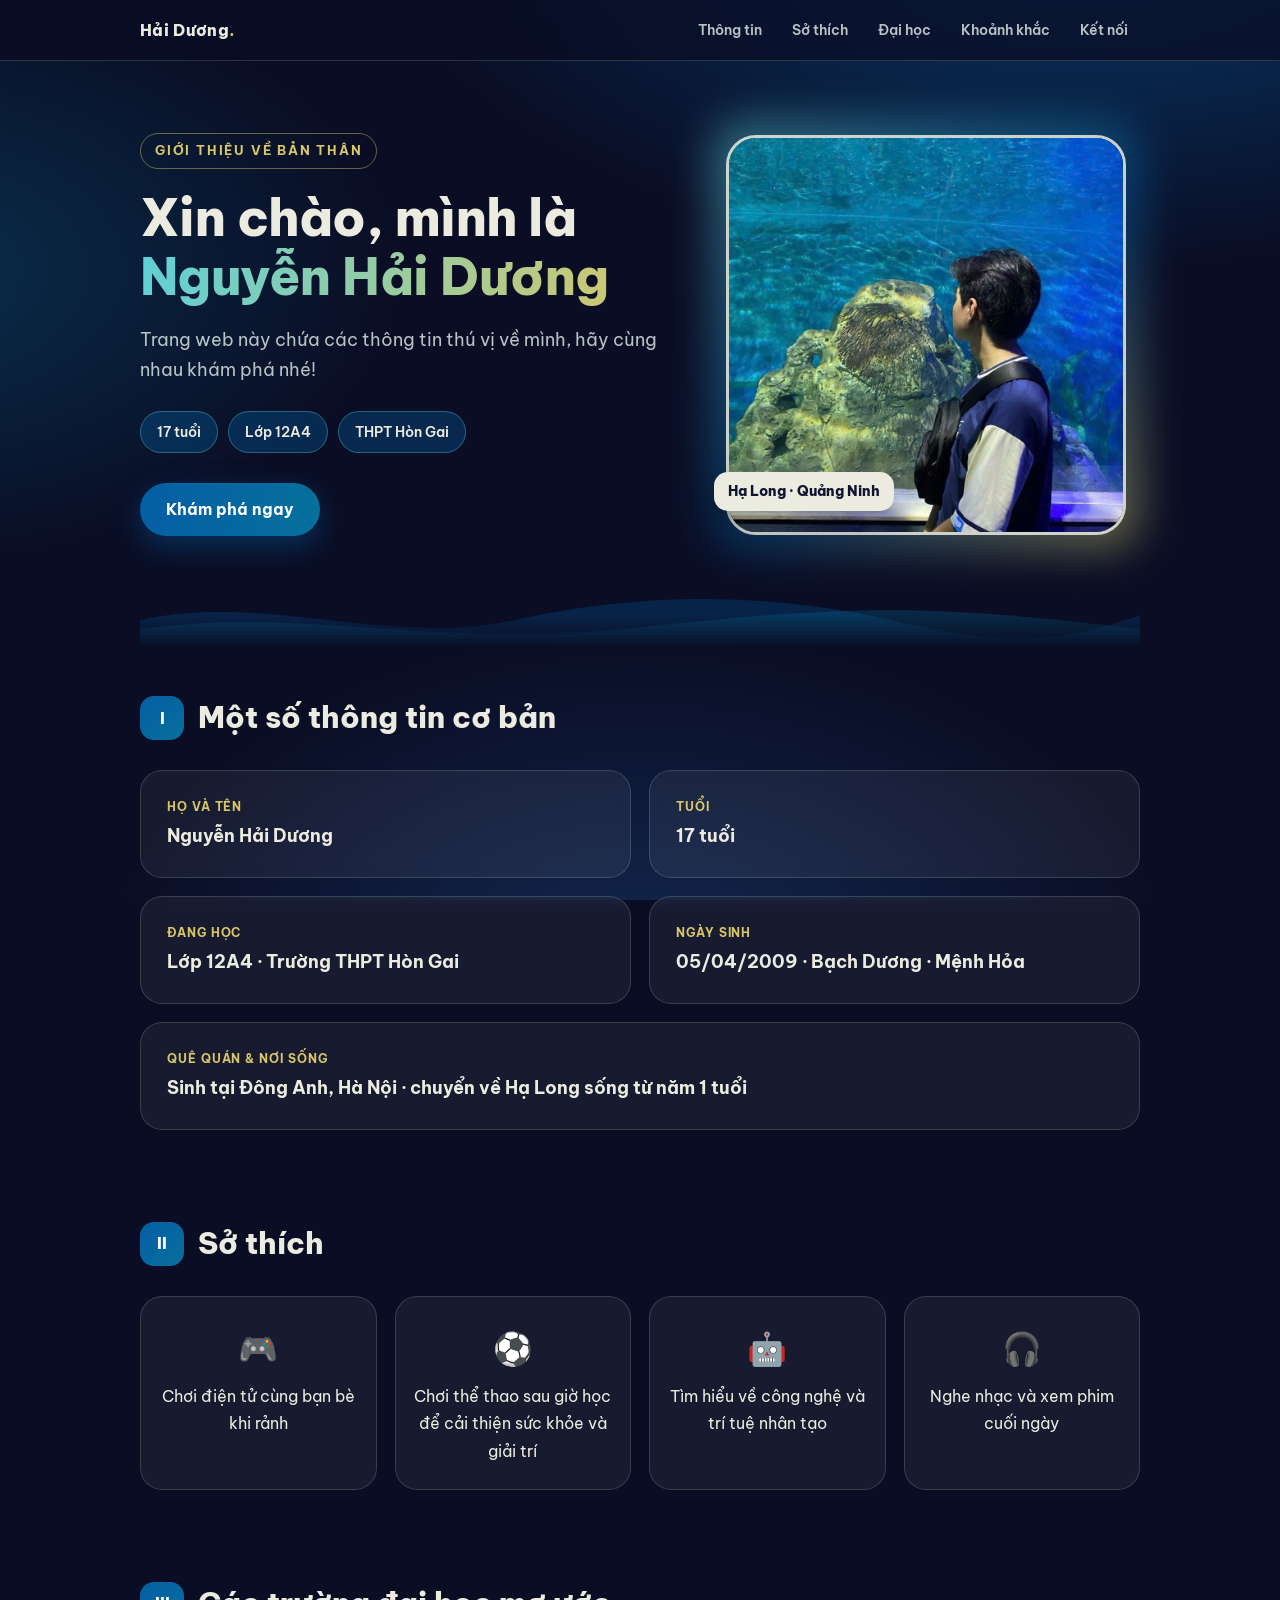
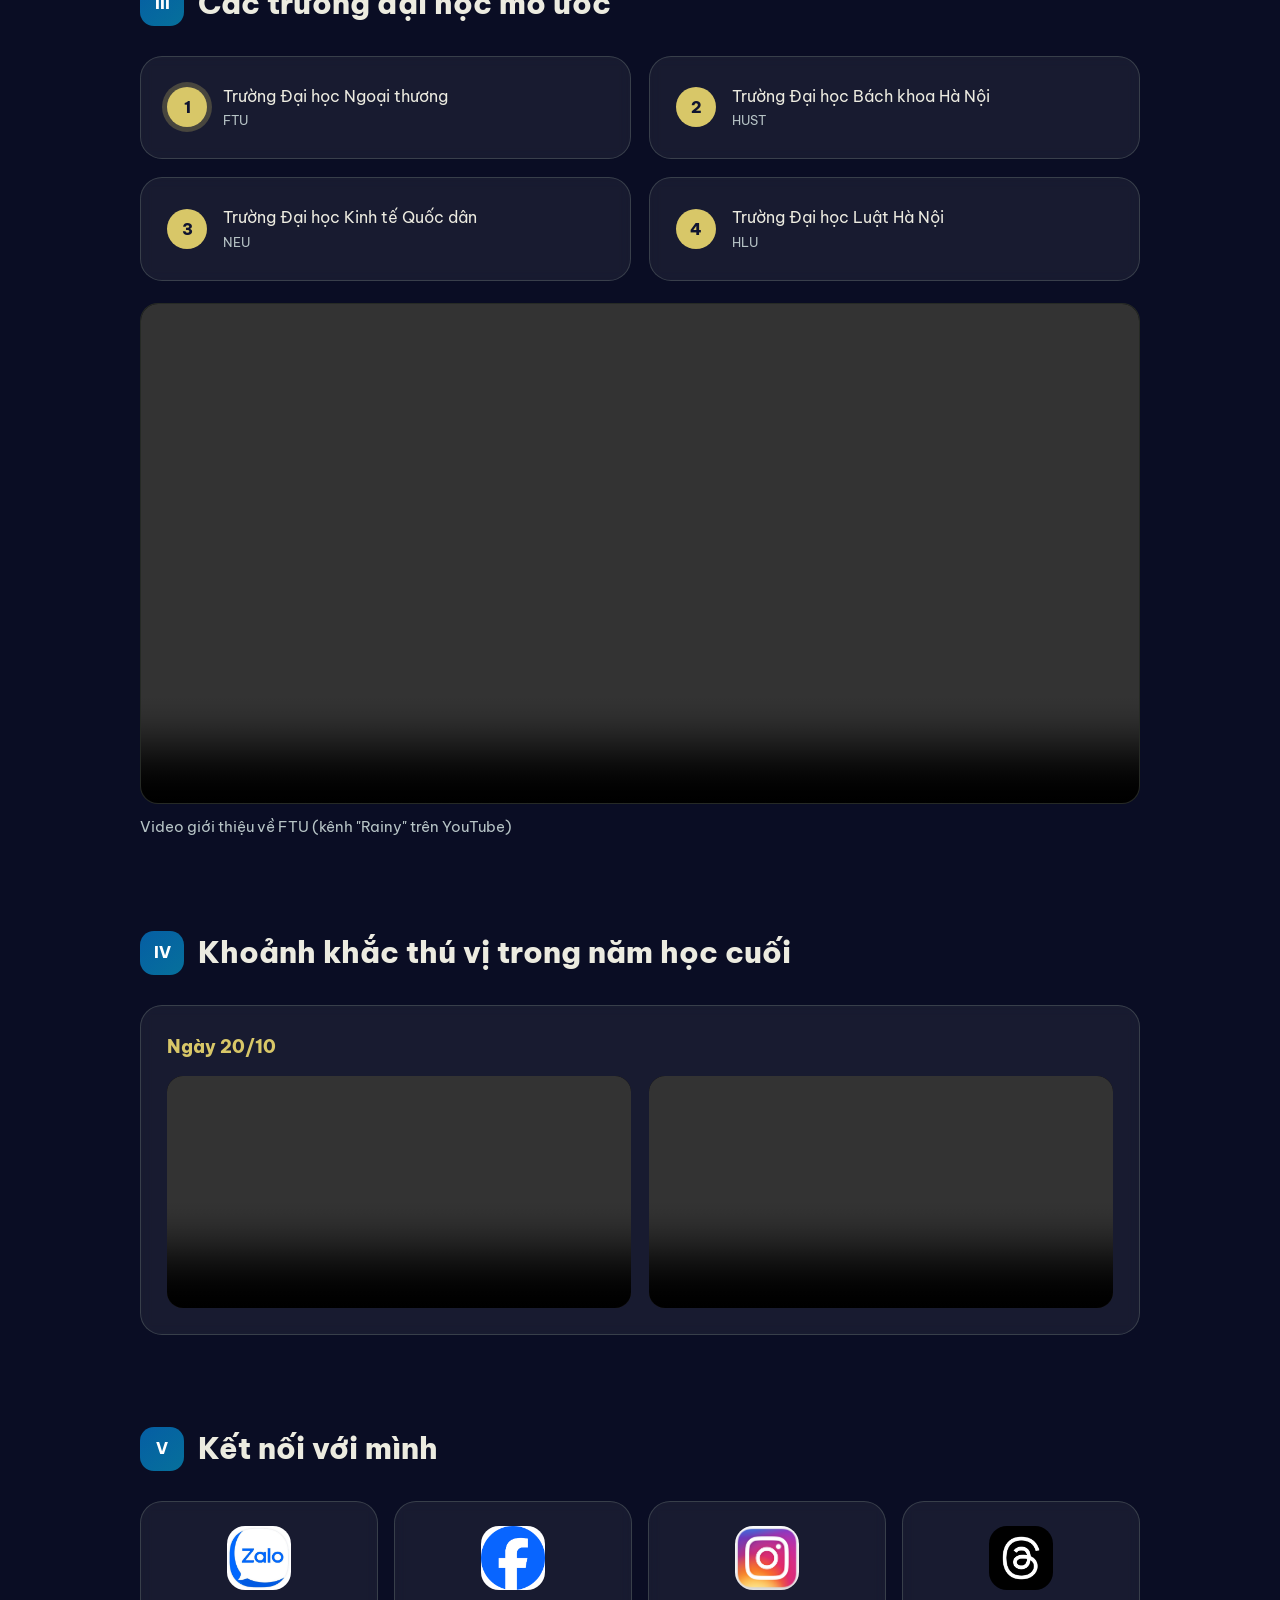
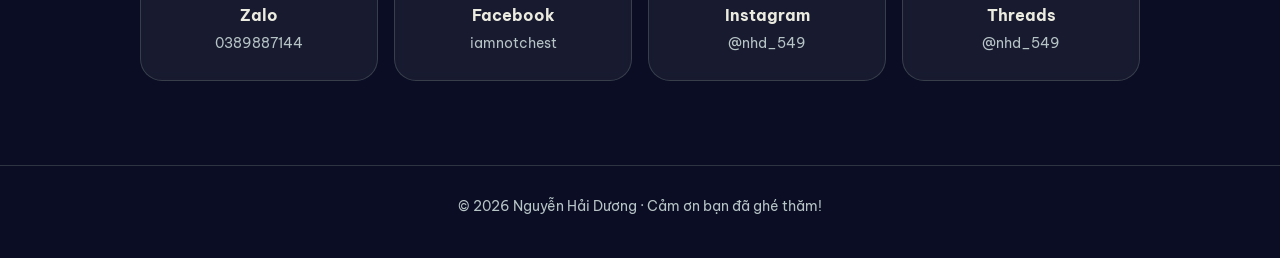
==== commit a705561a: "Rename index (1).html to index.html" ====
--- a/index.html
+++ b/index.html
@@ -1,145 +1,145 @@
-<!DOCTYPE html>
-<html lang="vi">
-<head>
-  <meta charset="UTF-8">
-  <meta name="viewport" content="width=device-width, initial-scale=1.0">
-  <meta name="theme-color" content="#0a0d24">
-  <meta name="description" content="Trang giới thiệu bản thân của Nguyễn Hải Dương - học sinh lớp 12A4 Trường THPT Hòn Gai.">
-  <title>Hai Duong 12A4</title>
-  <link rel="preconnect" href="https://fonts.googleapis.com">
-  <link rel="preconnect" href="https://fonts.gstatic.com" crossorigin>
-  <link href="https://fonts.googleapis.com/css2?family=Be+Vietnam+Pro:wght@400;600;700;800&display=swap" rel="stylesheet">
-  <link rel="stylesheet" href="style.css">
-</head>
-<body>
-
-  <header class="nav">
-    <div class="nav__inner">
-      <div class="nav__brand">Hải Dương<span>.</span></div>
-      <nav class="nav__links" aria-label="Điều hướng">
-        <a href="#thong-tin">Thông tin</a>
-        <a href="#so-thich">Sở thích</a>
-        <a href="#dai-hoc">Đại học</a>
-        <a href="#khoanh-khac">Khoảnh khắc</a>
-        <a href="#ket-noi">Kết nối</a>
-      </nav>
-    </div>
-  </header>
-
-  <main class="wrap">
-
-    <!-- HERO -->
-    <div class="hero">
-      <div class="reveal">
-        <span class="hero__eyebrow">Giới thiệu về bản thân</span>
-        <h1>Xin chào, mình là <span class="grad">Nguyễn Hải Dương</span></h1>
-        <p>Trang web này chứa các thông tin thú vị về mình, hãy cùng nhau khám phá nhé!</p>
-        <div class="chips">
-          <span class="chip">17 tuổi</span>
-          <span class="chip">Lớp 12A4</span>
-          <span class="chip">THPT Hòn Gai</span>
-        </div>
-        <a class="btn" href="#thong-tin">Khám phá ngay</a>
-      </div>
-      <div class="portrait reveal">
-        <img src="1792331599627_185752321725800101_7836860445754106356_f6fa9b6c1da4b5276648519bb517ff6f.jpg" alt="Ảnh Nguyễn Hải Dương đứng trước bể cá lớn">
-        <span class="portrait__tag">Hạ Long · Quảng Ninh</span>
-      </div>
-    </div>
-
-    <svg class="waves" viewBox="0 0 1200 60" preserveAspectRatio="none" aria-hidden="true">
-      <path d="M0 30 C150 0 300 60 450 30 S750 0 900 30 S1100 55 1200 25 V60 H0Z"/>
-      <path d="M0 40 C200 15 350 62 600 38 S950 12 1200 40 V60 H0Z"/>
-    </svg>
-
-    <!-- I. THÔNG TIN -->
-    <section id="thong-tin">
-      <div class="sec-head reveal"><div class="sec-num">I</div><h2>Một số thông tin cơ bản</h2></div>
-      <div class="grid grid--2">
-        <div class="card fact reveal"><small>Họ và tên</small><strong>Nguyễn Hải Dương</strong></div>
-        <div class="card fact reveal"><small>Tuổi</small><strong>17 tuổi</strong></div>
-        <div class="card fact reveal"><small>Đang học</small><strong>Lớp 12A4 · Trường THPT Hòn Gai</strong></div>
-        <div class="card fact reveal"><small>Ngày sinh</small><strong>05/04/2009 · Bạch Dương · Mệnh Hỏa</strong></div>
-        <div class="card fact reveal" style="grid-column: 1 / -1;">
-          <small>Quê quán &amp; nơi sống</small>
-          <strong>Sinh tại Đông Anh, Hà Nội · chuyển về Hạ Long sống từ năm 1 tuổi</strong>
-        </div>
-      </div>
-    </section>
-
-    <!-- II. SỞ THÍCH -->
-    <section id="so-thich">
-      <div class="sec-head reveal"><div class="sec-num">II</div><h2>Sở thích</h2></div>
-      <div class="grid grid--4">
-        <div class="card interest reveal"><span class="ico">🎮</span>Chơi điện tử cùng bạn bè khi rảnh</div>
-        <div class="card interest reveal"><span class="ico">⚽</span>Chơi thể thao sau giờ học để cải thiện sức khỏe và giải trí</div>
-        <div class="card interest reveal"><span class="ico">🤖</span>Tìm hiểu về công nghệ và trí tuệ nhân tạo</div>
-        <div class="card interest reveal"><span class="ico">🎧</span>Nghe nhạc và xem phim cuối ngày</div>
-      </div>
-    </section>
-
-    <!-- III. ĐẠI HỌC -->
-    <section id="dai-hoc">
-      <div class="sec-head reveal"><div class="sec-num">III</div><h2>Các trường đại học mơ ước</h2></div>
-      <div class="grid grid--2">
-        <div class="card uni reveal"><div class="uni__rank">1</div><div>Trường Đại học Ngoại thương <small>FTU</small></div></div>
-        <div class="card uni reveal"><div class="uni__rank">2</div><div>Trường Đại học Bách khoa Hà Nội <small>HUST</small></div></div>
-        <div class="card uni reveal"><div class="uni__rank">3</div><div>Trường Đại học Kinh tế Quốc dân <small>NEU</small></div></div>
-        <div class="card uni reveal"><div class="uni__rank">4</div><div>Trường Đại học Luật Hà Nội <small>HLU</small></div></div>
-      </div>
-      <figure class="video reveal">
-        <video controls preload="metadata" src="ngoaithuong.mp4">Trình duyệt của bạn không hỗ trợ video.</video>
-        <figcaption>Video giới thiệu về FTU (kênh "Rainy" trên YouTube)</figcaption>
-      </figure>
-    </section>
-
-    <!-- IV. KHOẢNH KHẮC -->
-    <section id="khoanh-khac">
-      <div class="sec-head reveal"><div class="sec-num">IV</div><h2>Khoảnh khắc thú vị trong năm học cuối</h2></div>
-      <div class="card reveal">
-        <h3 class="sub-title">Ngày 20/10</h3>
-        <div class="grid grid--2">
-          <video controls preload="metadata" src="part1.mp4" style="width:100%;border-radius:16px;background:#000;max-height:480px">Trình duyệt không hỗ trợ video.</video>
-          <video controls preload="metadata" src="part2.mp4" style="width:100%;border-radius:16px;background:#000;max-height:480px">Trình duyệt không hỗ trợ video.</video>
-        </div>
-      </div>
-    </section>
-
-    <!-- V. KẾT NỐI -->
-    <section id="ket-noi">
-      <div class="sec-head reveal"><div class="sec-num">V</div><h2>Kết nối với mình</h2></div>
-      <div class="contact">
-        <a class="card reveal" href="https://zalo.me/0389887144" target="_blank" rel="noopener">
-          <img src="zalo.jpg" alt="Zalo"><div><b>Zalo</b><span>0389887144</span></div>
-        </a>
-        <a class="card reveal" href="https://www.facebook.com/iamnotchest" target="_blank" rel="noopener">
-          <img src="fb.png" alt="Facebook"><div><b>Facebook</b><span>iamnotchest</span></div>
-        </a>
-        <a class="card reveal" href="https://www.instagram.com/nhd_549/" target="_blank" rel="noopener">
-          <img src="ig.jpg" alt="Instagram"><div><b>Instagram</b><span>@nhd_549</span></div>
-        </a>
-        <a class="card reveal" href="https://www.threads.com/@nhd_549" target="_blank" rel="noopener">
-          <img src="thread.png" alt="Threads"><div><b>Threads</b><span>@nhd_549</span></div>
-        </a>
-      </div>
-    </section>
-
-  </main>
-
-  <footer>© 2026 Nguyễn Hải Dương · Cảm ơn bạn đã ghé thăm!</footer>
-
-  <script>
-    (function () {
-      document.documentElement.classList.add('js');
-      var els = document.querySelectorAll('.reveal');
-      if (!('IntersectionObserver' in window)) { els.forEach(function (e) { e.classList.add('in'); }); return; }
-      var io = new IntersectionObserver(function (entries) {
-        entries.forEach(function (en) {
-          if (en.isIntersecting) { en.target.classList.add('in'); io.unobserve(en.target); }
-        });
-      }, { threshold: 0.12 });
-      els.forEach(function (e) { io.observe(e); });
-    })();
-  </script>
-</body>
-</html>
+<!DOCTYPE html>
+<html lang="vi">
+<head>
+  <meta charset="UTF-8">
+  <meta name="viewport" content="width=device-width, initial-scale=1.0">
+  <meta name="theme-color" content="#0a0d24">
+  <meta name="description" content="Trang giới thiệu bản thân của Nguyễn Hải Dương - học sinh lớp 12A4 Trường THPT Hòn Gai.">
+  <title>Hai Duong 12A4</title>
+  <link rel="preconnect" href="https://fonts.googleapis.com">
+  <link rel="preconnect" href="https://fonts.gstatic.com" crossorigin>
+  <link href="https://fonts.googleapis.com/css2?family=Be+Vietnam+Pro:wght@400;600;700;800&display=swap" rel="stylesheet">
+  <link rel="stylesheet" href="style.css">
+</head>
+<body>
+
+  <header class="nav">
+    <div class="nav__inner">
+      <div class="nav__brand">Hải Dương<span>.</span></div>
+      <nav class="nav__links" aria-label="Điều hướng">
+        <a href="#thong-tin">Thông tin</a>
+        <a href="#so-thich">Sở thích</a>
+        <a href="#dai-hoc">Đại học</a>
+        <a href="#khoanh-khac">Khoảnh khắc</a>
+        <a href="#ket-noi">Kết nối</a>
+      </nav>
+    </div>
+  </header>
+
+  <main class="wrap">
+
+    <!-- HERO -->
+    <div class="hero">
+      <div class="reveal">
+        <span class="hero__eyebrow">Giới thiệu về bản thân</span>
+        <h1>Xin chào, mình là <span class="grad">Nguyễn Hải Dương</span></h1>
+        <p>Trang web này chứa các thông tin thú vị về mình, hãy cùng nhau khám phá nhé!</p>
+        <div class="chips">
+          <span class="chip">17 tuổi</span>
+          <span class="chip">Lớp 12A4</span>
+          <span class="chip">THPT Hòn Gai</span>
+        </div>
+        <a class="btn" href="#thong-tin">Khám phá ngay</a>
+      </div>
+      <div class="portrait reveal">
+        <img src="1792331599627_185752321725800101_7836860445754106356_f6fa9b6c1da4b5276648519bb517ff6f.jpg" alt="Ảnh Nguyễn Hải Dương đứng trước bể cá lớn">
+        <span class="portrait__tag">Hạ Long · Quảng Ninh</span>
+      </div>
+    </div>
+
+    <svg class="waves" viewBox="0 0 1200 60" preserveAspectRatio="none" aria-hidden="true">
+      <path d="M0 30 C150 0 300 60 450 30 S750 0 900 30 S1100 55 1200 25 V60 H0Z"/>
+      <path d="M0 40 C200 15 350 62 600 38 S950 12 1200 40 V60 H0Z"/>
+    </svg>
+
+    <!-- I. THÔNG TIN -->
+    <section id="thong-tin">
+      <div class="sec-head reveal"><div class="sec-num">I</div><h2>Một số thông tin cơ bản</h2></div>
+      <div class="grid grid--2">
+        <div class="card fact reveal"><small>Họ và tên</small><strong>Nguyễn Hải Dương</strong></div>
+        <div class="card fact reveal"><small>Tuổi</small><strong>17 tuổi</strong></div>
+        <div class="card fact reveal"><small>Đang học</small><strong>Lớp 12A4 · Trường THPT Hòn Gai</strong></div>
+        <div class="card fact reveal"><small>Ngày sinh</small><strong>05/04/2009 · Bạch Dương · Mệnh Hỏa</strong></div>
+        <div class="card fact reveal" style="grid-column: 1 / -1;">
+          <small>Quê quán &amp; nơi sống</small>
+          <strong>Sinh tại Đông Anh, Hà Nội · chuyển về Hạ Long sống từ năm 1 tuổi</strong>
+        </div>
+      </div>
+    </section>
+
+    <!-- II. SỞ THÍCH -->
+    <section id="so-thich">
+      <div class="sec-head reveal"><div class="sec-num">II</div><h2>Sở thích</h2></div>
+      <div class="grid grid--4">
+        <div class="card interest reveal"><span class="ico">🎮</span>Chơi điện tử cùng bạn bè khi rảnh</div>
+        <div class="card interest reveal"><span class="ico">⚽</span>Chơi thể thao sau giờ học để cải thiện sức khỏe và giải trí</div>
+        <div class="card interest reveal"><span class="ico">🤖</span>Tìm hiểu về công nghệ và trí tuệ nhân tạo</div>
+        <div class="card interest reveal"><span class="ico">🎧</span>Nghe nhạc và xem phim cuối ngày</div>
+      </div>
+    </section>
+
+    <!-- III. ĐẠI HỌC -->
+    <section id="dai-hoc">
+      <div class="sec-head reveal"><div class="sec-num">III</div><h2>Các trường đại học mơ ước</h2></div>
+      <div class="grid grid--2">
+        <div class="card uni reveal"><div class="uni__rank">1</div><div>Trường Đại học Ngoại thương <small>FTU</small></div></div>
+        <div class="card uni reveal"><div class="uni__rank">2</div><div>Trường Đại học Bách khoa Hà Nội <small>HUST</small></div></div>
+        <div class="card uni reveal"><div class="uni__rank">3</div><div>Trường Đại học Kinh tế Quốc dân <small>NEU</small></div></div>
+        <div class="card uni reveal"><div class="uni__rank">4</div><div>Trường Đại học Luật Hà Nội <small>HLU</small></div></div>
+      </div>
+      <figure class="video reveal">
+        <video controls preload="metadata" src="ngoaithuong.mp4">Trình duyệt của bạn không hỗ trợ video.</video>
+        <figcaption>Video giới thiệu về FTU (kênh "Rainy" trên YouTube)</figcaption>
+      </figure>
+    </section>
+
+    <!-- IV. KHOẢNH KHẮC -->
+    <section id="khoanh-khac">
+      <div class="sec-head reveal"><div class="sec-num">IV</div><h2>Khoảnh khắc thú vị trong năm học cuối</h2></div>
+      <div class="card reveal">
+        <h3 class="sub-title">Ngày 20/10</h3>
+        <div class="grid grid--2">
+          <video controls preload="metadata" src="part1.mp4" style="width:100%;border-radius:16px;background:#000;max-height:480px">Trình duyệt không hỗ trợ video.</video>
+          <video controls preload="metadata" src="part2.mp4" style="width:100%;border-radius:16px;background:#000;max-height:480px">Trình duyệt không hỗ trợ video.</video>
+        </div>
+      </div>
+    </section>
+
+    <!-- V. KẾT NỐI -->
+    <section id="ket-noi">
+      <div class="sec-head reveal"><div class="sec-num">V</div><h2>Kết nối với mình</h2></div>
+      <div class="contact">
+        <a class="card reveal" href="https://zalo.me/0389887144" target="_blank" rel="noopener">
+          <img src="zalo.jpg" alt="Zalo"><div><b>Zalo</b><span>0389887144</span></div>
+        </a>
+        <a class="card reveal" href="https://www.facebook.com/iamnotchest" target="_blank" rel="noopener">
+          <img src="fb.png" alt="Facebook"><div><b>Facebook</b><span>iamnotchest</span></div>
+        </a>
+        <a class="card reveal" href="https://www.instagram.com/nhd_549/" target="_blank" rel="noopener">
+          <img src="ig.jpg" alt="Instagram"><div><b>Instagram</b><span>@nhd_549</span></div>
+        </a>
+        <a class="card reveal" href="https://www.threads.com/@nhd_549" target="_blank" rel="noopener">
+          <img src="thread.png" alt="Threads"><div><b>Threads</b><span>@nhd_549</span></div>
+        </a>
+      </div>
+    </section>
+
+  </main>
+
+  <footer>© 2026 Nguyễn Hải Dương · Cảm ơn bạn đã ghé thăm!</footer>
+
+  <script>
+    (function () {
+      document.documentElement.classList.add('js');
+      var els = document.querySelectorAll('.reveal');
+      if (!('IntersectionObserver' in window)) { els.forEach(function (e) { e.classList.add('in'); }); return; }
+      var io = new IntersectionObserver(function (entries) {
+        entries.forEach(function (en) {
+          if (en.isIntersecting) { en.target.classList.add('in'); io.unobserve(en.target); }
+        });
+      }, { threshold: 0.12 });
+      els.forEach(function (e) { io.observe(e); });
+    })();
+  </script>
+</body>
+</html>
--- a/style.css
+++ b/style.css
@@ -73,10 +73,11 @@
   margin-bottom: 20px;
 }
 .hero h1 {
-  font-size: clamp(2.2rem, 5.4vw, 3.8rem); line-height: 1.12; font-weight: 800;
+  font-size: clamp(1.9rem, 4.4vw, 3.2rem); line-height: 1.15; font-weight: 800;
   letter-spacing: -.01em; margin-bottom: 18px;
 }
 .hero h1 .grad {
+  display: block; white-space: nowrap;
   background: linear-gradient(100deg, var(--aqua), var(--moss));
   -webkit-background-clip: text; background-clip: text; color: transparent;
 }
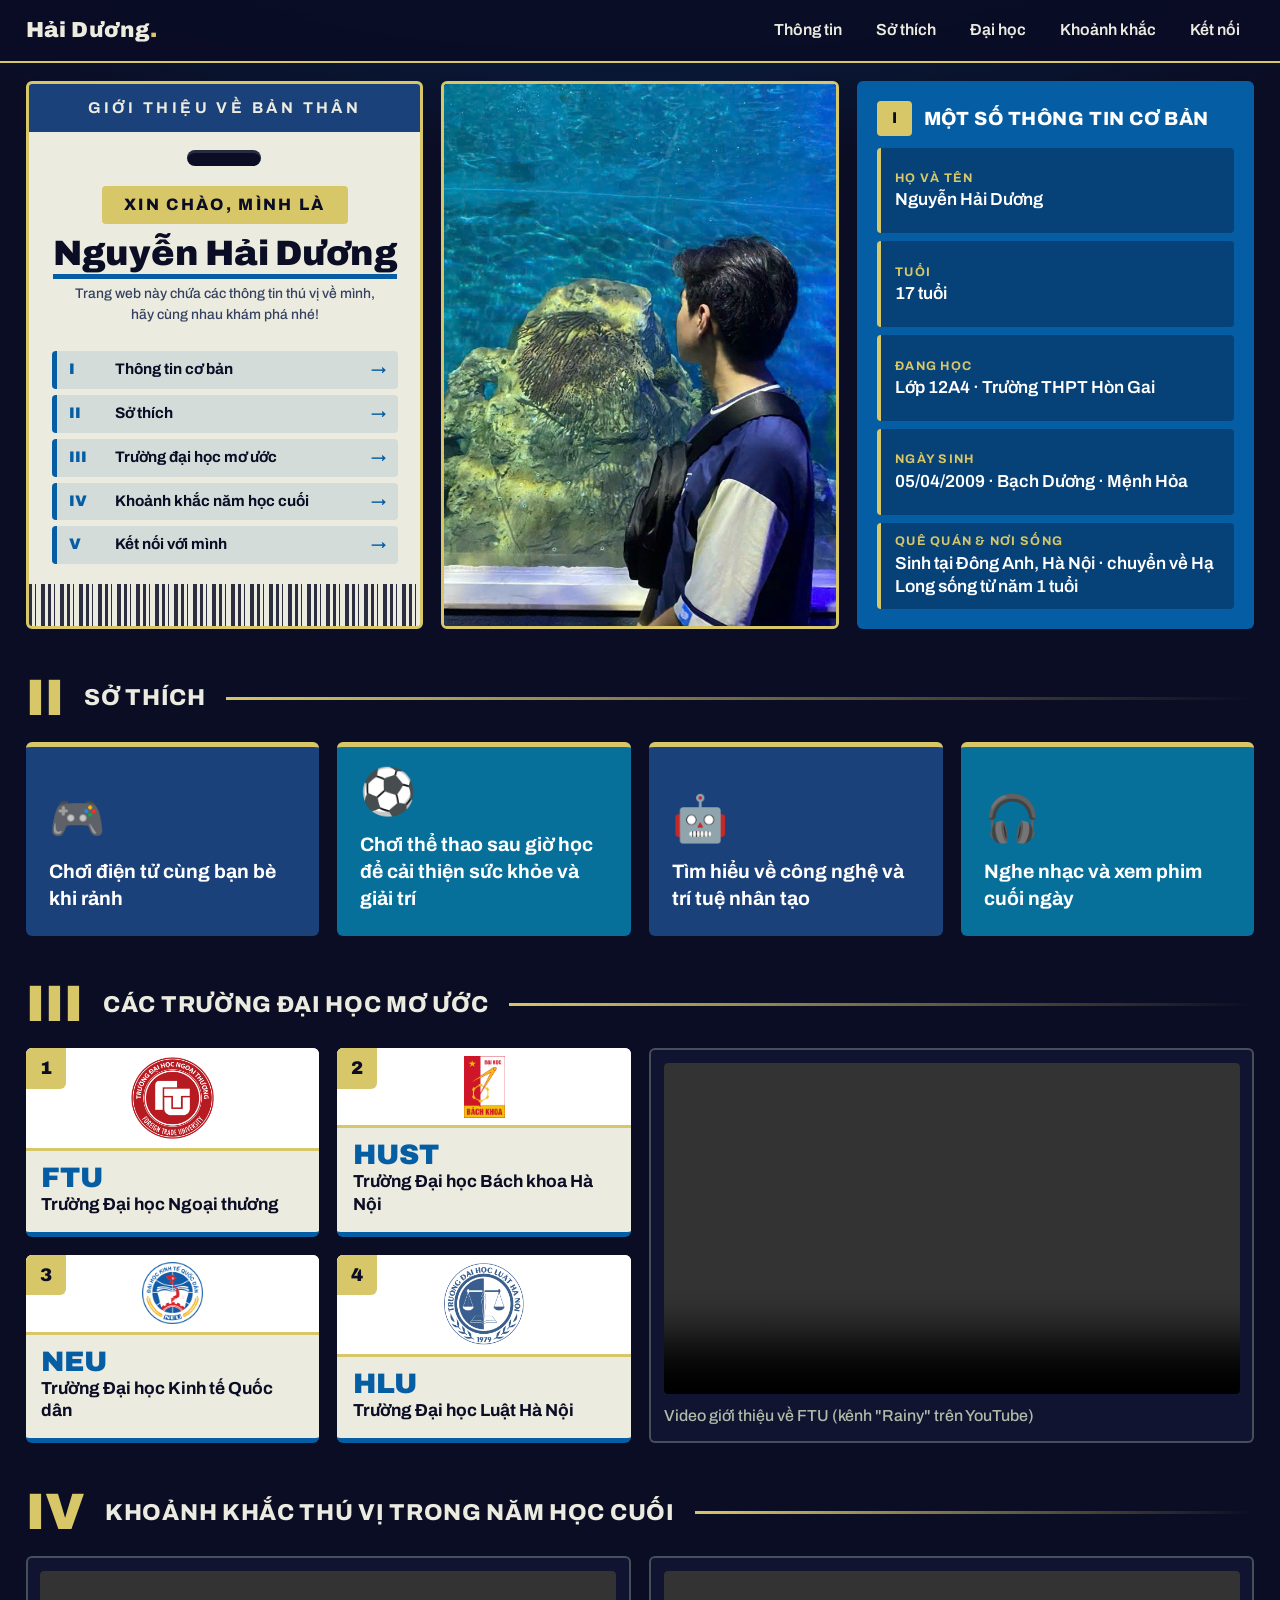
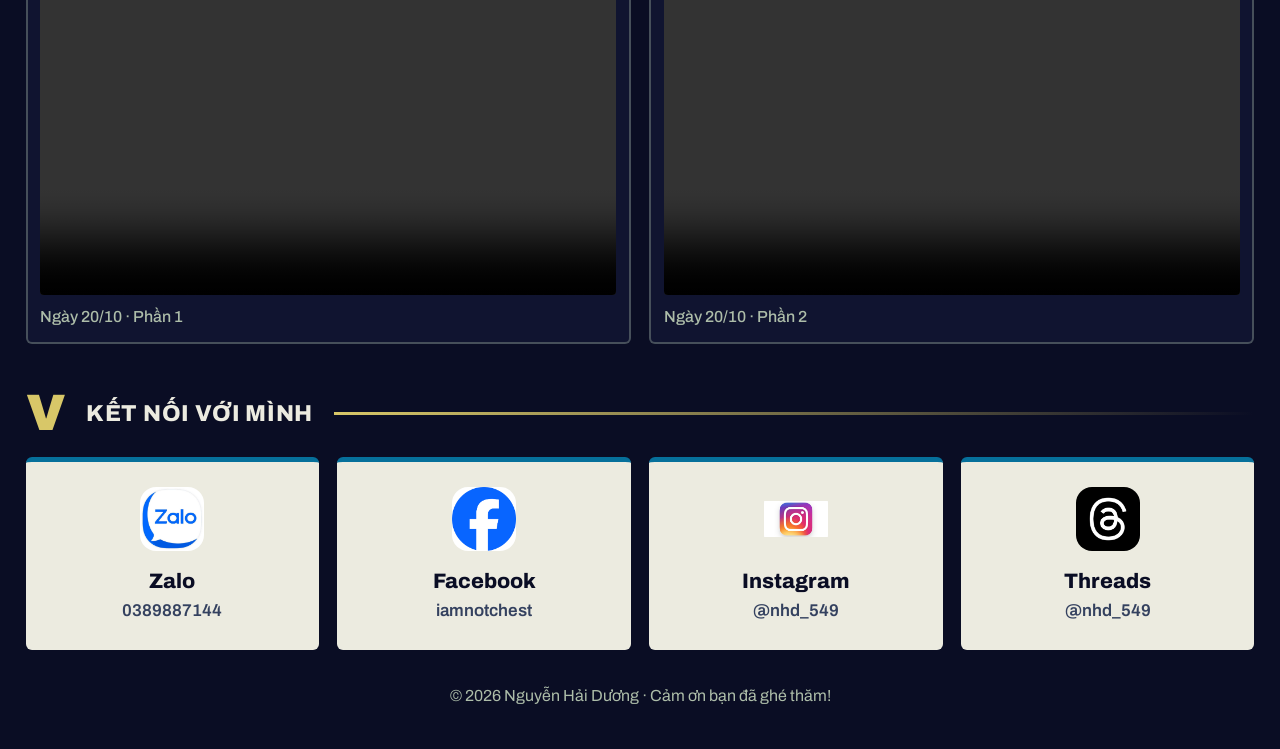
==== commit 03ee770a: "Add files via upload" ====
--- a/index.html
+++ b/index.html
@@ -6,123 +6,110 @@
   <meta name="theme-color" content="#0a0d24">
   <meta name="description" content="Trang giới thiệu bản thân của Nguyễn Hải Dương - học sinh lớp 12A4 Trường THPT Hòn Gai.">
   <title>Hai Duong 12A4</title>
+  <script>document.documentElement.classList.add('js');</script>
   <link rel="preconnect" href="https://fonts.googleapis.com">
   <link rel="preconnect" href="https://fonts.gstatic.com" crossorigin>
-  <link href="https://fonts.googleapis.com/css2?family=Be+Vietnam+Pro:wght@400;600;700;800&display=swap" rel="stylesheet">
-  <link rel="stylesheet" href="style.css">
+  <link href="https://fonts.googleapis.com/css2?family=Archivo:wght@400;500;600;700;800;900&display=swap" rel="stylesheet">
+  <link rel="stylesheet" href="style.css?v=13">
 </head>
 <body>
 
   <header class="nav">
-    <div class="nav__inner">
-      <div class="nav__brand">Hải Dương<span>.</span></div>
-      <nav class="nav__links" aria-label="Điều hướng">
-        <a href="#thong-tin">Thông tin</a>
-        <a href="#so-thich">Sở thích</a>
-        <a href="#dai-hoc">Đại học</a>
-        <a href="#khoanh-khac">Khoảnh khắc</a>
-        <a href="#ket-noi">Kết nối</a>
-      </nav>
-    </div>
+    <div class="nav__brand">Hải Dương<span>.</span></div>
+    <nav class="nav__links" aria-label="Điều hướng">
+      <a href="#thong-tin">Thông tin</a>
+      <a href="#so-thich">Sở thích</a>
+      <a href="#dai-hoc">Đại học</a>
+      <a href="#khoanh-khac">Khoảnh khắc</a>
+      <a href="#ket-noi">Kết nối</a>
+    </nav>
   </header>
 
-  <main class="wrap">
+  <main class="board">
 
-    <!-- HERO -->
-    <div class="hero">
-      <div class="reveal">
-        <span class="hero__eyebrow">Giới thiệu về bản thân</span>
-        <h1>Xin chào, mình là <span class="grad">Nguyễn Hải Dương</span></h1>
-        <p>Trang web này chứa các thông tin thú vị về mình, hãy cùng nhau khám phá nhé!</p>
-        <div class="chips">
-          <span class="chip">17 tuổi</span>
-          <span class="chip">Lớp 12A4</span>
-          <span class="chip">THPT Hòn Gai</span>
-        </div>
-        <a class="btn" href="#thong-tin">Khám phá ngay</a>
+    <!-- Hàng 1: bảng tên | ảnh | thông tin -->
+    <header class="tile badge c4 reveal">
+      <div class="badge__top"><h1>Giới thiệu về bản thân</h1></div>
+      <div class="badge__slot" aria-hidden="true"></div>
+      <div class="badge__body">
+        <p class="badge__hello">Xin chào, mình là</p>
+        <p class="name"><span>Nguyễn Hải Dương</span></p>
+        <p class="bio"><span>Trang web này chứa các thông tin thú vị về mình,</span> <span>hãy cùng nhau khám phá nhé!</span></p>
+        <nav class="pass" aria-label="Mục lục">
+          <a href="#thong-tin"><i>I</i><span>Thông tin cơ bản</span><b>→</b></a>
+          <a href="#so-thich"><i>II</i><span>Sở thích</span><b>→</b></a>
+          <a href="#dai-hoc"><i>III</i><span>Trường đại học mơ ước</span><b>→</b></a>
+          <a href="#khoanh-khac"><i>IV</i><span>Khoảnh khắc năm học cuối</span><b>→</b></a>
+          <a href="#ket-noi"><i>V</i><span>Kết nối với mình</span><b>→</b></a>
+        </nav>
       </div>
-      <div class="portrait reveal">
-        <img src="1792331599627_185752321725800101_7836860445754106356_f6fa9b6c1da4b5276648519bb517ff6f.jpg" alt="Ảnh Nguyễn Hải Dương đứng trước bể cá lớn">
-        <span class="portrait__tag">Hạ Long · Quảng Ninh</span>
-      </div>
-    </div>
+      <div class="badge__code" aria-hidden="true"></div>
+    </header>
 
-    <svg class="waves" viewBox="0 0 1200 60" preserveAspectRatio="none" aria-hidden="true">
-      <path d="M0 30 C150 0 300 60 450 30 S750 0 900 30 S1100 55 1200 25 V60 H0Z"/>
-      <path d="M0 40 C200 15 350 62 600 38 S950 12 1200 40 V60 H0Z"/>
-    </svg>
+    <figure class="tile photo c4">
+      <img src="1792331599627_185752321725800101_7836860445754106356_f6fa9b6c1da4b5276648519bb517ff6f.jpg" alt="Ảnh Nguyễn Hải Dương đứng trước bể cá lớn">
+    </figure>
 
-    <!-- I. THÔNG TIN -->
-    <section id="thong-tin">
-      <div class="sec-head reveal"><div class="sec-num">I</div><h2>Một số thông tin cơ bản</h2></div>
-      <div class="grid grid--2">
-        <div class="card fact reveal"><small>Họ và tên</small><strong>Nguyễn Hải Dương</strong></div>
-        <div class="card fact reveal"><small>Tuổi</small><strong>17 tuổi</strong></div>
-        <div class="card fact reveal"><small>Đang học</small><strong>Lớp 12A4 · Trường THPT Hòn Gai</strong></div>
-        <div class="card fact reveal"><small>Ngày sinh</small><strong>05/04/2009 · Bạch Dương · Mệnh Hỏa</strong></div>
-        <div class="card fact reveal" style="grid-column: 1 / -1;">
-          <small>Quê quán &amp; nơi sống</small>
-          <strong>Sinh tại Đông Anh, Hà Nội · chuyển về Hạ Long sống từ năm 1 tuổi</strong>
-        </div>
-      </div>
+    <section class="tile info c4 reveal" id="thong-tin">
+      <h2 class="tile-title"><span class="no">I</span>Một số thông tin cơ bản</h2>
+      <dl class="facts">
+        <div><dt>Họ và tên</dt><dd>Nguyễn Hải Dương</dd></div>
+        <div><dt>Tuổi</dt><dd>17 tuổi</dd></div>
+        <div><dt>Đang học</dt><dd>Lớp 12A4 · Trường THPT Hòn Gai</dd></div>
+        <div><dt>Ngày sinh</dt><dd>05/04/2009 · Bạch Dương · Mệnh Hỏa</dd></div>
+        <div><dt>Quê quán &amp; nơi sống</dt><dd>Sinh tại Đông Anh, Hà Nội · chuyển về Hạ Long sống từ năm 1 tuổi</dd></div>
+      </dl>
     </section>
 
-    <!-- II. SỞ THÍCH -->
-    <section id="so-thich">
-      <div class="sec-head reveal"><div class="sec-num">II</div><h2>Sở thích</h2></div>
-      <div class="grid grid--4">
-        <div class="card interest reveal"><span class="ico">🎮</span>Chơi điện tử cùng bạn bè khi rảnh</div>
-        <div class="card interest reveal"><span class="ico">⚽</span>Chơi thể thao sau giờ học để cải thiện sức khỏe và giải trí</div>
-        <div class="card interest reveal"><span class="ico">🤖</span>Tìm hiểu về công nghệ và trí tuệ nhân tạo</div>
-        <div class="card interest reveal"><span class="ico">🎧</span>Nghe nhạc và xem phim cuối ngày</div>
-      </div>
-    </section>
+    <!-- II. Sở thích -->
+    <div class="strip" id="so-thich"><span class="no">II</span><h2>Sở thích</h2></div>
+    <div class="tile hobby c3 reveal"><span class="ico">🎮</span>Chơi điện tử cùng bạn bè khi rảnh</div>
+    <div class="tile hobby c3 reveal"><span class="ico">⚽</span>Chơi thể thao sau giờ học để cải thiện sức khỏe và giải trí</div>
+    <div class="tile hobby c3 reveal"><span class="ico">🤖</span>Tìm hiểu về công nghệ và trí tuệ nhân tạo</div>
+    <div class="tile hobby c3 reveal"><span class="ico">🎧</span>Nghe nhạc và xem phim cuối ngày</div>
 
-    <!-- III. ĐẠI HỌC -->
-    <section id="dai-hoc">
-      <div class="sec-head reveal"><div class="sec-num">III</div><h2>Các trường đại học mơ ước</h2></div>
-      <div class="grid grid--2">
-        <div class="card uni reveal"><div class="uni__rank">1</div><div>Trường Đại học Ngoại thương <small>FTU</small></div></div>
-        <div class="card uni reveal"><div class="uni__rank">2</div><div>Trường Đại học Bách khoa Hà Nội <small>HUST</small></div></div>
-        <div class="card uni reveal"><div class="uni__rank">3</div><div>Trường Đại học Kinh tế Quốc dân <small>NEU</small></div></div>
-        <div class="card uni reveal"><div class="uni__rank">4</div><div>Trường Đại học Luật Hà Nội <small>HLU</small></div></div>
-      </div>
-      <figure class="video reveal">
-        <video controls preload="metadata" src="ngoaithuong.mp4">Trình duyệt của bạn không hỗ trợ video.</video>
-        <figcaption>Video giới thiệu về FTU (kênh "Rainy" trên YouTube)</figcaption>
-      </figure>
-    </section>
+    <!-- III. Đại học -->
+    <div class="strip" id="dai-hoc"><span class="no">III</span><h2>Các trường đại học mơ ước</h2></div>
+    <ol class="unis c6">
+      <li class="tile uni reveal">
+        <div class="uni__img"><img src="ftu.png" alt="Trường Đại học Ngoại thương" loading="lazy" onerror="this.remove()"><b class="rank">1</b></div>
+        <div class="uni__txt"><span class="code">FTU</span><span class="uname">Trường Đại học Ngoại thương</span></div>
+      </li>
+      <li class="tile uni reveal">
+        <div class="uni__img"><img src="hust.png" alt="Trường Đại học Bách khoa Hà Nội" loading="lazy" onerror="this.remove()"><b class="rank">2</b></div>
+        <div class="uni__txt"><span class="code">HUST</span><span class="uname">Trường Đại học Bách khoa Hà Nội</span></div>
+      </li>
+      <li class="tile uni reveal">
+        <div class="uni__img"><img src="neu.png" alt="Trường Đại học Kinh tế Quốc dân" loading="lazy" onerror="this.remove()"><b class="rank">3</b></div>
+        <div class="uni__txt"><span class="code">NEU</span><span class="uname">Trường Đại học Kinh tế Quốc dân</span></div>
+      </li>
+      <li class="tile uni reveal">
+        <div class="uni__img"><img src="hlu.png" alt="Trường Đại học Luật Hà Nội" loading="lazy" onerror="this.remove()"><b class="rank">4</b></div>
+        <div class="uni__txt"><span class="code">HLU</span><span class="uname">Trường Đại học Luật Hà Nội</span></div>
+      </li>
+    </ol>
+    <figure class="tile vid c6 reveal">
+      <video controls preload="metadata" src="ngoaithuong.mp4">Trình duyệt của bạn không hỗ trợ video.</video>
+      <figcaption>Video giới thiệu về FTU (kênh "Rainy" trên YouTube)</figcaption>
+    </figure>
 
-    <!-- IV. KHOẢNH KHẮC -->
-    <section id="khoanh-khac">
-      <div class="sec-head reveal"><div class="sec-num">IV</div><h2>Khoảnh khắc thú vị trong năm học cuối</h2></div>
-      <div class="card reveal">
-        <h3 class="sub-title">Ngày 20/10</h3>
-        <div class="grid grid--2">
-          <video controls preload="metadata" src="part1.mp4" style="width:100%;border-radius:16px;background:#000;max-height:480px">Trình duyệt không hỗ trợ video.</video>
-          <video controls preload="metadata" src="part2.mp4" style="width:100%;border-radius:16px;background:#000;max-height:480px">Trình duyệt không hỗ trợ video.</video>
-        </div>
-      </div>
-    </section>
+    <!-- IV. Khoảnh khắc -->
+    <div class="strip" id="khoanh-khac"><span class="no">IV</span><h2>Khoảnh khắc thú vị trong năm học cuối</h2></div>
+    <figure class="tile vid c6 reveal">
+      <video controls preload="metadata" src="part1.mp4">Trình duyệt không hỗ trợ video.</video>
+      <figcaption>Ngày 20/10 · Phần 1</figcaption>
+    </figure>
+    <figure class="tile vid c6 reveal">
+      <video controls preload="metadata" src="part2.mp4">Trình duyệt không hỗ trợ video.</video>
+      <figcaption>Ngày 20/10 · Phần 2</figcaption>
+    </figure>
 
-    <!-- V. KẾT NỐI -->
-    <section id="ket-noi">
-      <div class="sec-head reveal"><div class="sec-num">V</div><h2>Kết nối với mình</h2></div>
-      <div class="contact">
-        <a class="card reveal" href="https://zalo.me/0389887144" target="_blank" rel="noopener">
-          <img src="zalo.jpg" alt="Zalo"><div><b>Zalo</b><span>0389887144</span></div>
-        </a>
-        <a class="card reveal" href="https://www.facebook.com/iamnotchest" target="_blank" rel="noopener">
-          <img src="fb.png" alt="Facebook"><div><b>Facebook</b><span>iamnotchest</span></div>
-        </a>
-        <a class="card reveal" href="https://www.instagram.com/nhd_549/" target="_blank" rel="noopener">
-          <img src="ig.jpg" alt="Instagram"><div><b>Instagram</b><span>@nhd_549</span></div>
-        </a>
-        <a class="card reveal" href="https://www.threads.com/@nhd_549" target="_blank" rel="noopener">
-          <img src="thread.png" alt="Threads"><div><b>Threads</b><span>@nhd_549</span></div>
-        </a>
-      </div>
-    </section>
+    <!-- V. Kết nối -->
+    <div class="strip" id="ket-noi"><span class="no">V</span><h2>Kết nối với mình</h2></div>
+    <a class="tile link c3 reveal" href="https://zalo.me/0389887144" target="_blank" rel="noopener"><img src="zalo.jpg" alt="Zalo"><span><b>Zalo</b><small>0389887144</small></span></a>
+    <a class="tile link c3 reveal" href="https://www.facebook.com/iamnotchest" target="_blank" rel="noopener"><img src="fb.png" alt="Facebook"><span><b>Facebook</b><small>iamnotchest</small></span></a>
+    <a class="tile link c3 reveal" href="https://www.instagram.com/nhd_549/" target="_blank" rel="noopener"><img src="ig.jpg" alt="Instagram"><span><b>Instagram</b><small>@nhd_549</small></span></a>
+    <a class="tile link c3 reveal" href="https://www.threads.com/@nhd_549" target="_blank" rel="noopener"><img src="thread.png" alt="Threads"><span><b>Threads</b><small>@nhd_549</small></span></a>
 
   </main>
 
@@ -130,7 +117,6 @@
 
   <script>
     (function () {
-      document.documentElement.classList.add('js');
       var els = document.querySelectorAll('.reveal');
       if (!('IntersectionObserver' in window)) { els.forEach(function (e) { e.classList.add('in'); }); return; }
       var io = new IntersectionObserver(function (entries) {
--- a/style.css
+++ b/style.css
@@ -1,4 +1,5 @@
-/* Bảng màu lấy từ ảnh đại diện (bể cá): xanh đại dương, xanh ngọc, xanh navy áo, kem tay áo, vàng rêu của đá */
+/* Giữ nguyên bảng màu lấy từ ảnh đại diện (bể cá): navy, xanh đại dương, xanh ngọc, kem, vàng rêu.
+   Giao diện mới: "bảng tên đeo ngực" + các ô màu phẳng, đều nhau, tràn toàn chiều ngang. */
 :root {
   --navy-900: #0a0d24;
   --navy-800: #101430;
@@ -10,195 +11,128 @@
   --cream: #ecebe0;
   --sage: #adbda9;
   --moss: #d8c768;
-
-  --bg: var(--navy-900);
-  --card: rgba(255, 255, 255, 0.06);
-  --card-border: rgba(173, 189, 169, 0.22);
-  --text: var(--cream);
-  --muted: #b7c4c6;
-  --radius: 22px;
+  --photo-y: 22%;
+  --gap: clamp(12px, 1.4vw, 24px);
 }
-
 * { box-sizing: border-box; margin: 0; padding: 0; }
-html { scroll-behavior: smooth; }
-
+html { scroll-behavior: smooth; font-size: clamp(16px, .5vw + 11px, 21px); }
 body {
-  font-family: "Be Vietnam Pro", system-ui, -apple-system, "Segoe UI", Roboto, sans-serif;
-  color: var(--text);
-  line-height: 1.7;
-  background:
-    radial-gradient(1200px 600px at 85% -10%, rgba(5, 94, 164, 0.55), transparent 60%),
-    radial-gradient(900px 500px at -10% 30%, rgba(6, 112, 155, 0.35), transparent 60%),
-    radial-gradient(900px 600px at 50% 110%, rgba(27, 65, 122, 0.55), transparent 60%),
-    var(--bg);
-  background-attachment: fixed;
+  font-family: "Archivo", system-ui, -apple-system, "Segoe UI", Roboto, sans-serif;
+  color: var(--cream);
+  line-height: 1.55;
+  background: var(--navy-900) radial-gradient(1400px 500px at 50% -8%, rgba(5, 94, 164, .45), transparent 70%) no-repeat;
   min-height: 100vh;
 }
+a { color: inherit; text-decoration: none; }
+img { display: block; max-width: 100%; }
 
-a { color: var(--aqua); text-decoration: none; }
-a:hover { text-decoration: underline; }
-:focus-visible { outline: 3px solid var(--moss); outline-offset: 3px; border-radius: 8px; }
+/* ----- thanh trên ----- */
+.nav { position: sticky; top: 0; z-index: 20; display: flex; align-items: center; justify-content: space-between; gap: 18px; padding: 12px clamp(14px, 2vw, 36px); background: rgba(10, 13, 36, .92); backdrop-filter: blur(8px); border-bottom: 2px solid var(--moss); }
+.nav__brand { font-weight: 900; font-size: 1.25rem; letter-spacing: .02em; white-space: nowrap; }
+.nav__brand span { color: var(--moss); }
+.nav__links { display: flex; gap: 6px; overflow-x: auto; scrollbar-width: none; }
+.nav__links::-webkit-scrollbar { display: none; }
+.nav__links a { font-weight: 600; font-size: .92rem; padding: 6px 14px; border-radius: 4px; white-space: nowrap; transition: .2s; }
+.nav__links a:hover { background: var(--moss); color: var(--navy-900); }
 
-/* ---------- Thanh điều hướng ---------- */
-.nav {
-  position: sticky; top: 0; z-index: 10;
-  backdrop-filter: blur(14px);
-  background: rgba(10, 13, 36, 0.72);
-  border-bottom: 1px solid var(--card-border);
-}
-.nav__inner {
-  max-width: 1040px; margin: 0 auto; padding: 12px 20px;
-  display: flex; align-items: center; justify-content: space-between; gap: 16px;
-}
-.nav__brand { font-weight: 800; letter-spacing: .02em; color: var(--cream); }
-.nav__brand span { color: var(--moss); }
-.nav__links { display: flex; gap: 6px; flex-wrap: wrap; justify-content: flex-end; }
-.nav__links a {
-  color: var(--muted); font-size: .9rem; font-weight: 600;
-  padding: 6px 12px; border-radius: 999px; transition: .2s;
-}
-.nav__links a:hover { background: rgba(95, 208, 214, .14); color: var(--cream); text-decoration: none; }
+/* ----- lưới 12 cột ----- */
+.board { width: 100%; padding: var(--gap) clamp(14px, 2vw, 36px) 0; display: grid; grid-template-columns: repeat(12, minmax(0, 1fr)); gap: var(--gap); align-items: stretch; }
+.c3 { grid-column: span 3; } .c4 { grid-column: span 4; } .c6 { grid-column: span 6; }
+.tile { border-radius: 6px; min-width: 0; }
 
-/* ---------- Hero ---------- */
-.wrap { max-width: 1040px; margin: 0 auto; padding: 0 20px; }
+/* ----- thanh tiêu đề mục ----- */
+.strip { grid-column: 1 / -1; display: flex; align-items: center; gap: clamp(12px, 1.6vw, 26px); margin-top: clamp(14px, 2vw, 34px); scroll-margin-top: 70px; }
+.strip::after { content: ""; flex: 1; height: 3px; background: linear-gradient(90deg, var(--moss), rgba(216, 199, 104, 0)); }
+.strip .no { font-weight: 900; font-size: clamp(2.4rem, 4vw, 4.2rem); line-height: 1; color: var(--moss); }
+.strip h2 { font-weight: 800; font-size: clamp(1.15rem, 1.8vw, 1.9rem); text-transform: uppercase; letter-spacing: .03em; }
 
-.hero {
-  display: grid; grid-template-columns: 1.1fr .9fr; gap: 48px;
-  align-items: center; padding: 72px 0 56px;
-}
-.hero__eyebrow {
-  display: inline-block; font-size: .8rem; font-weight: 700; letter-spacing: .14em;
-  text-transform: uppercase; color: var(--moss);
-  border: 1px solid rgba(216, 199, 104, .45); padding: 6px 14px; border-radius: 999px;
-  margin-bottom: 20px;
-}
-.hero h1 {
-  font-size: clamp(1.9rem, 4.4vw, 3.2rem); line-height: 1.15; font-weight: 800;
-  letter-spacing: -.01em; margin-bottom: 18px;
-}
-.hero h1 .grad {
-  display: block; white-space: nowrap;
-  background: linear-gradient(100deg, var(--aqua), var(--moss));
-  -webkit-background-clip: text; background-clip: text; color: transparent;
-}
-.hero p { color: var(--muted); font-size: 1.1rem; max-width: 34em; }
+/* ----- hàng 1: bảng tên ----- */
+.badge { background: var(--cream); color: var(--navy-900); display: flex; flex-direction: column; align-items: center; text-align: center; overflow: hidden; border: 3px solid var(--moss); }
+.badge__top { width: 100%; background: var(--navy-700); color: var(--cream); padding: 12px 16px; }
+.badge__top h1 { font-size: .9rem; font-weight: 700; letter-spacing: .22em; text-transform: uppercase; }
+.badge__slot { width: 74px; height: 16px; border-radius: 999px; background: var(--navy-900); margin-top: 18px; box-shadow: inset 0 3px 0 rgba(255,255,255,.12); }
+.badge__body { flex: 1; width: 100%; padding: clamp(14px, 1.6vw, 28px) clamp(14px, 1.8vw, 30px) 8px; display: flex; flex-direction: column; justify-content: center; align-items: center; gap: 10px; container-type: inline-size; }
+.badge__hello { background: var(--moss); color: var(--navy-900); font-weight: 800; font-size: .95rem; letter-spacing: .14em; text-transform: uppercase; padding: 6px 22px; border-radius: 4px; }
+.name { white-space: nowrap; max-width: 100%; font-weight: 900; line-height: 1.1; color: var(--navy-900); font-size: clamp(1.4rem, 6vw, 3rem); }
+@supports (width: 1cqi) { .name { font-size: clamp(1.4rem, 10.2cqi, 4.4rem); } }
+.name span { border-bottom: 5px solid var(--ocean); padding-bottom: 2px; }
+.bio { color: #34415f; font-weight: 500; font-size: 1.15rem; }
+.bio span { display: block; text-wrap: balance; }
+@supports (width: 1cqi) { .bio { font-size: clamp(.8rem, 3.4cqi, 1.3rem); } }
+.pass { width: 100%; margin-top: clamp(8px, 1.2vw, 18px); display: grid; gap: 6px; text-align: left; }
+.pass a { display: flex; align-items: center; gap: 12px; padding: 7px 12px; background: rgba(5, 94, 164, .1); border-left: 5px solid var(--ocean); border-radius: 4px; font-weight: 700; font-size: clamp(.88rem, 2.9cqi, 1.05rem); transition: .2s; }
+.pass i { font-style: normal; font-weight: 900; color: var(--ocean); min-width: 2.2em; }
+.pass span { flex: 1; min-width: 0; }
+.pass b { color: var(--ocean); }
+.pass a:hover { background: var(--moss); border-left-color: var(--navy-900); transform: translateX(4px); }
+.badge__code { width: 100%; height: 42px; margin-top: 12px; background: repeating-linear-gradient(90deg, var(--navy-900) 0 3px, transparent 3px 6px, var(--navy-900) 6px 7px, transparent 7px 12px, var(--navy-900) 12px 16px, transparent 16px 19px); opacity: .85; }
 
-.chips { display: flex; flex-wrap: wrap; gap: 10px; margin: 26px 0 30px; }
-.chip {
-  padding: 8px 16px; border-radius: 999px; font-size: .9rem; font-weight: 600;
-  background: rgba(5, 94, 164, .35); border: 1px solid rgba(95, 208, 214, .35);
-}
+/* ----- ảnh (không có gì đè lên) ----- */
+.photo { position: relative; min-height: 460px; background: var(--navy-800); border: 3px solid var(--moss); overflow: hidden; margin: 0; }
+.photo img { position: absolute; inset: 0; width: 100%; height: 100%; object-fit: cover; object-position: 50% var(--photo-y); }
 
-.btn {
-  display: inline-block; padding: 13px 26px; border-radius: 999px; font-weight: 700;
-  background: linear-gradient(100deg, var(--ocean), var(--teal));
-  color: #fff; box-shadow: 0 10px 30px rgba(5, 94, 164, .45); transition: .25s;
-}
-.btn:hover { transform: translateY(-2px); text-decoration: none; box-shadow: 0 14px 36px rgba(6, 112, 155, .6); }
+/* ----- I. thông tin ----- */
+.info { background: var(--ocean); color: #fff; padding: clamp(16px, 1.6vw, 26px); display: flex; flex-direction: column; gap: 12px; }
+.tile-title { display: flex; align-items: center; gap: 12px; font-size: 1.1rem; font-weight: 800; text-transform: uppercase; letter-spacing: .03em; }
+.tile-title .no { display: grid; place-items: center; min-width: 2.2em; height: 2.2em; padding: 0 6px; background: var(--moss); color: var(--navy-900); border-radius: 4px; font-size: .9rem; }
+.facts { flex: 1; display: grid; grid-auto-rows: 1fr; gap: 8px; }
+.facts div { background: rgba(10, 13, 36, .35); border-left: 4px solid var(--moss); border-radius: 4px; padding: 8px 14px; display: flex; flex-direction: column; justify-content: center; min-width: 0; }
+.facts dt { font-size: .72rem; font-weight: 700; letter-spacing: .1em; text-transform: uppercase; color: var(--moss); }
+.facts dd { font-weight: 600; line-height: 1.35; overflow-wrap: break-word; }
 
-.portrait { position: relative; justify-self: center; width: min(100%, 400px); }
-.portrait::before {
-  content: ""; position: absolute; inset: -14px; border-radius: 34px;
-  background: linear-gradient(140deg, var(--aqua), var(--ocean) 55%, var(--moss));
-  filter: blur(22px); opacity: .5; z-index: 0;
-}
-.portrait img {
-  position: relative; z-index: 1; width: 100%; aspect-ratio: 1; object-fit: cover;
-  border-radius: 30px; border: 3px solid rgba(236, 235, 224, .85); display: block;
-}
-.portrait__tag {
-  position: absolute; z-index: 2; left: -12px; bottom: 24px;
-  background: var(--cream); color: var(--navy-800); font-weight: 800; font-size: .85rem;
-  padding: 8px 14px; border-radius: 14px; box-shadow: 0 10px 24px rgba(0, 0, 0, .35);
-}
+/* ----- II. sở thích ----- */
+.hobby { background: var(--teal); color: #fff; padding: clamp(16px, 1.8vw, 28px); display: flex; flex-direction: column; justify-content: flex-end; gap: 16px; font-weight: 700; font-size: 1.12rem; line-height: 1.4; min-height: 180px; border-top: 5px solid var(--moss); transition: transform .2s, background .2s; }
+.hobby:nth-of-type(even) { background: var(--navy-700); }
+.hobby:hover { transform: translateY(-4px); background: var(--ocean); }
+.hobby .ico { font-size: 2.6rem; line-height: 1; }
 
-/* ---------- Sóng ---------- */
-.waves {
-  height: 56px; width: 100%; display: block;
-  -webkit-mask-image: linear-gradient(to bottom, #000 40%, transparent);
-  mask-image: linear-gradient(to bottom, #000 40%, transparent);
-}
-.waves path { fill: rgba(5, 94, 164, .28); }
-.waves path:nth-child(2) { fill: rgba(6, 112, 155, .28); }
+/* ----- III. đại học ----- */
+.unis { list-style: none; display: grid; grid-template-columns: repeat(2, minmax(0, 1fr)); grid-auto-rows: 1fr; gap: var(--gap); min-width: 0; }
+.uni { background: var(--cream); color: var(--navy-900); padding: 0; display: flex; flex-direction: column; overflow: hidden; border-bottom: 5px solid var(--ocean); }
+.uni__img { position: relative; flex: 1; min-height: 80px; background: #fff; border-bottom: 3px solid var(--moss); overflow: hidden; }
+.uni__img img { position: absolute; inset: 0; width: 100%; height: 100%; object-fit: contain; padding: clamp(6px, .6vw, 10px); }
+.uni .rank { position: absolute; top: 0; left: 0; display: grid; place-items: center; width: 2.2em; height: 2.2em; background: var(--moss); color: var(--navy-900); font-size: 1.05rem; font-weight: 900; border-bottom-right-radius: 6px; }
+.uni__txt { padding: clamp(10px, 1vw, 16px) clamp(12px, 1.2vw, 20px) clamp(12px, 1.2vw, 18px); display: flex; flex-direction: column; gap: 2px; }
+.uni .code { font-size: clamp(1.5rem, 2.2vw, 2.4rem); font-weight: 900; line-height: 1; color: var(--ocean); }
+.uni .uname { font-weight: 700; line-height: 1.3; }
+.vid { margin: 0; background: var(--navy-800); border: 2px solid rgba(173, 189, 169, .35); padding: clamp(10px, 1vw, 16px); display: flex; flex-direction: column; gap: 10px; }
+.vid video { width: 100%; flex: 1; min-height: 0; aspect-ratio: 16 / 9; object-fit: contain; background: #000; border-radius: 4px; }
+.vid figcaption { font-size: .92rem; color: var(--sage); font-weight: 500; }
 
-/* ---------- Mục ---------- */
-section { padding: 44px 0; scroll-margin-top: 70px; }
-.sec-head { display: flex; align-items: center; gap: 14px; margin-bottom: 26px; }
-.sec-num {
-  width: 44px; height: 44px; border-radius: 14px; flex: none;
-  display: grid; place-items: center; font-weight: 800;
-  background: linear-gradient(140deg, var(--ocean), var(--teal)); color: #fff;
-}
-.sec-head h2 { font-size: clamp(1.4rem, 3vw, 1.9rem); font-weight: 800; }
+/* ----- V. kết nối ----- */
+.link { background: var(--cream); color: var(--navy-900); padding: clamp(18px, 2vw, 32px) 16px; display: flex; flex-direction: column; align-items: center; justify-content: center; text-align: center; gap: 14px; border-top: 5px solid var(--teal); transition: transform .2s, background .2s; }
+.link:hover { transform: translateY(-4px); background: var(--moss); }
+.link img { width: clamp(56px, 5vw, 84px); height: clamp(56px, 5vw, 84px); object-fit: contain; border-radius: 16px; }
+.link span { display: flex; flex-direction: column; max-width: 100%; min-width: 0; }
+.link b { font-size: 1.2rem; font-weight: 800; }
+.link small { font-size: .98rem; font-weight: 600; color: #34415f; overflow-wrap: anywhere; }
 
-.card {
-  background: var(--card); border: 1px solid var(--card-border);
-  border-radius: var(--radius); padding: 26px; backdrop-filter: blur(6px);
-}
-.grid { display: grid; gap: 18px; }
-.grid--2 { grid-template-columns: repeat(2, 1fr); }
-.grid--4 { grid-template-columns: repeat(4, 1fr); }
+footer { text-align: center; padding: 34px 16px 40px; color: var(--sage); font-size: .92rem; }
 
-.fact { display: flex; flex-direction: column; gap: 4px; }
-.fact small { color: var(--moss); font-weight: 700; letter-spacing: .08em; text-transform: uppercase; font-size: .72rem; }
-.fact strong { font-size: 1.12rem; }
-
-.interest { text-align: center; padding: 24px 16px; transition: .25s; }
-.interest:hover { transform: translateY(-4px); border-color: rgba(95, 208, 214, .55); }
-.interest .ico { font-size: 2rem; display: block; margin-bottom: 8px; }
-
-.uni { display: flex; align-items: center; gap: 16px; }
-.uni__rank {
-  width: 40px; height: 40px; border-radius: 50%; flex: none; display: grid; place-items: center;
-  font-weight: 800; background: var(--moss); color: var(--navy-800);
-}
-.uni:first-child .uni__rank { box-shadow: 0 0 0 5px rgba(216, 199, 104, .25); }
-.uni small { color: var(--muted); display: block; }
-
-figure.video { margin-top: 22px; }
-figure.video video {
-  width: 100%; max-height: 520px; border-radius: 18px; background: #000; display: block;
-  border: 1px solid var(--card-border);
-}
-figcaption { color: var(--muted); font-size: .92rem; margin-top: 10px; }
-
-.sub-title { font-size: 1.1rem; font-weight: 800; color: var(--moss); margin-bottom: 14px; }
-
-/* ---------- Liên hệ ---------- */
-.contact { display: grid; grid-template-columns: repeat(4, 1fr); gap: 16px; }
-.contact a {
-  display: flex; flex-direction: column; align-items: center; gap: 12px; text-align: center;
-  padding: 24px 12px; color: var(--text); transition: .25s;
-}
-.contact a:hover { transform: translateY(-4px); border-color: rgba(95, 208, 214, .6); text-decoration: none; }
-.contact img { width: 64px; height: 64px; object-fit: cover; border-radius: 18px; background: #fff; }
-.contact b { display: block; }
-.contact span { color: var(--muted); font-size: .88rem; word-break: break-all; }
-
-footer {
-  margin-top: 40px; padding: 28px 20px 40px; text-align: center;
-  color: var(--muted); font-size: .9rem; border-top: 1px solid var(--card-border);
-}
-
-/* ---------- Hiệu ứng xuất hiện ---------- */
-.js .reveal { opacity: 0; transform: translateY(18px); transition: opacity .7s ease, transform .7s ease; }
+/* ----- hiệu ứng xuất hiện (chỉ khi có JS) ----- */
+.js .reveal { opacity: 0; transform: translateY(18px); transition: opacity .6s ease, transform .6s ease; }
 .js .reveal.in { opacity: 1; transform: none; }
 @media (prefers-reduced-motion: reduce) {
   html { scroll-behavior: auto; }
   .js .reveal { opacity: 1; transform: none; transition: none; }
-  .btn, .interest, .contact a { transition: none; }
+  .hobby, .link, .nav__links a, .pass a { transition: none; }
 }
 
-/* ---------- Điện thoại / máy tính bảng ---------- */
-@media (max-width: 860px) {
-  .hero { grid-template-columns: 1fr; padding-top: 40px; gap: 36px; }
-  .portrait { order: -1; width: min(86%, 340px); }
-  .grid--4, .contact { grid-template-columns: repeat(2, 1fr); }
+/* ----- máy tính bảng ----- */
+@media (max-width: 1100px) {
+  .board { grid-template-columns: repeat(2, minmax(0, 1fr)); }
+  .c3, .c4, .c6 { grid-column: span 1; }
+  .badge, .unis, .vid.c6:nth-of-type(1) { grid-column: 1 / -1; }
+  #dai-hoc + .unis + .vid { grid-column: 1 / -1; }
+  .photo { min-height: 420px; }
 }
-@media (max-width: 560px) {
-  .nav__links a { padding: 6px 9px; font-size: .82rem; }
-  .nav__brand { display: none; }
-  .nav__links { justify-content: center; width: 100%; }
-  .grid--2 { grid-template-columns: 1fr; }
-  .card { padding: 20px; }
+/* ----- điện thoại ----- */
+@media (max-width: 700px) {
+  .board { grid-template-columns: minmax(0, 1fr); }
+  .c3, .c4, .c6, .badge, .unis, #dai-hoc + .unis + .vid { grid-column: auto; }
+  .unis { grid-template-columns: minmax(0, 1fr); }
+  .photo { min-height: 0; aspect-ratio: 4 / 5; }
+  .hobby { min-height: 0; flex-direction: row; align-items: center; }
+  .hobby .ico { font-size: 2rem; }
+  .nav__brand { font-size: 1.05rem; }
 }
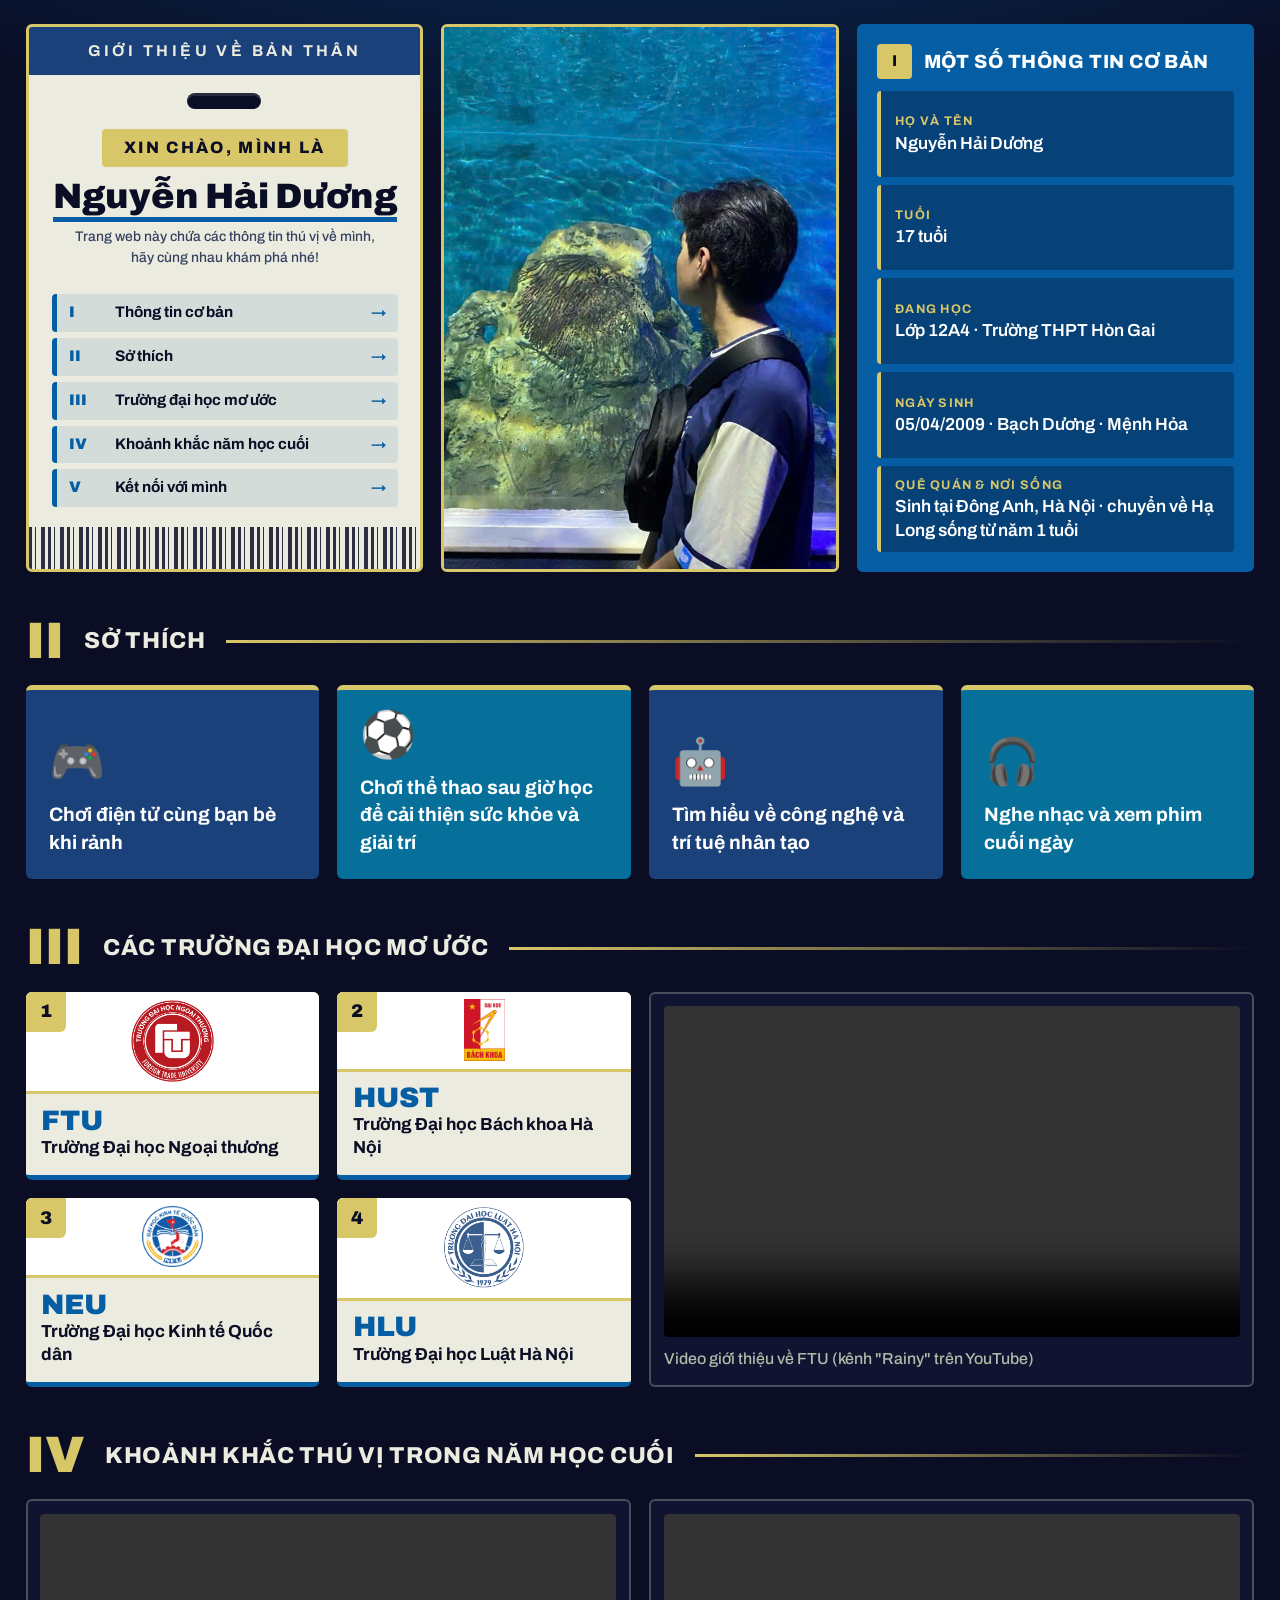
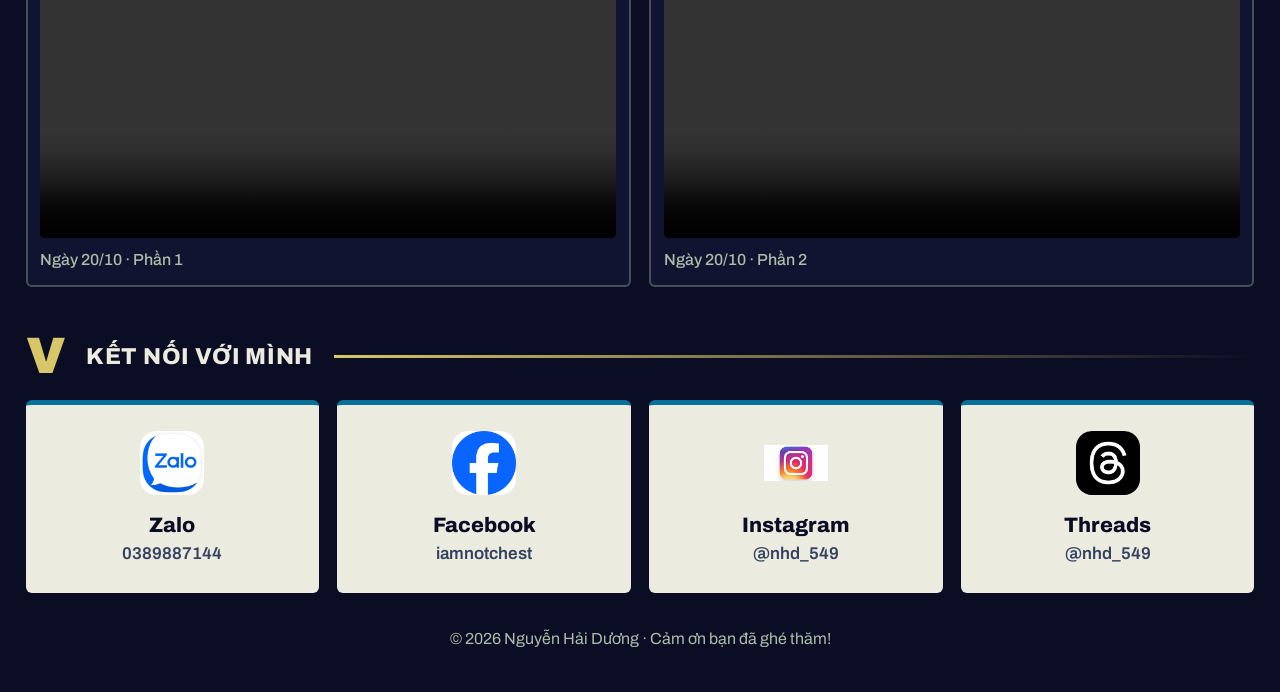
==== commit 0cd85c21: "Add files via upload" ====
--- a/index.html
+++ b/index.html
@@ -10,20 +10,9 @@
   <link rel="preconnect" href="https://fonts.googleapis.com">
   <link rel="preconnect" href="https://fonts.gstatic.com" crossorigin>
   <link href="https://fonts.googleapis.com/css2?family=Archivo:wght@400;500;600;700;800;900&display=swap" rel="stylesheet">
-  <link rel="stylesheet" href="style.css?v=13">
+  <link rel="stylesheet" href="style.css?v=14">
 </head>
 <body>
-
-  <header class="nav">
-    <div class="nav__brand">Hải Dương<span>.</span></div>
-    <nav class="nav__links" aria-label="Điều hướng">
-      <a href="#thong-tin">Thông tin</a>
-      <a href="#so-thich">Sở thích</a>
-      <a href="#dai-hoc">Đại học</a>
-      <a href="#khoanh-khac">Khoảnh khắc</a>
-      <a href="#ket-noi">Kết nối</a>
-    </nav>
-  </header>
 
   <main class="board">
 
--- a/style.css
+++ b/style.css
@@ -26,22 +26,13 @@
 a { color: inherit; text-decoration: none; }
 img { display: block; max-width: 100%; }
 
-/* ----- thanh trên ----- */
-.nav { position: sticky; top: 0; z-index: 20; display: flex; align-items: center; justify-content: space-between; gap: 18px; padding: 12px clamp(14px, 2vw, 36px); background: rgba(10, 13, 36, .92); backdrop-filter: blur(8px); border-bottom: 2px solid var(--moss); }
-.nav__brand { font-weight: 900; font-size: 1.25rem; letter-spacing: .02em; white-space: nowrap; }
-.nav__brand span { color: var(--moss); }
-.nav__links { display: flex; gap: 6px; overflow-x: auto; scrollbar-width: none; }
-.nav__links::-webkit-scrollbar { display: none; }
-.nav__links a { font-weight: 600; font-size: .92rem; padding: 6px 14px; border-radius: 4px; white-space: nowrap; transition: .2s; }
-.nav__links a:hover { background: var(--moss); color: var(--navy-900); }
-
 /* ----- lưới 12 cột ----- */
-.board { width: 100%; padding: var(--gap) clamp(14px, 2vw, 36px) 0; display: grid; grid-template-columns: repeat(12, minmax(0, 1fr)); gap: var(--gap); align-items: stretch; }
+.board { width: 100%; padding: calc(var(--gap) + 6px) clamp(14px, 2vw, 36px) 0; display: grid; grid-template-columns: repeat(12, minmax(0, 1fr)); gap: var(--gap); align-items: stretch; }
 .c3 { grid-column: span 3; } .c4 { grid-column: span 4; } .c6 { grid-column: span 6; }
 .tile { border-radius: 6px; min-width: 0; }
 
 /* ----- thanh tiêu đề mục ----- */
-.strip { grid-column: 1 / -1; display: flex; align-items: center; gap: clamp(12px, 1.6vw, 26px); margin-top: clamp(14px, 2vw, 34px); scroll-margin-top: 70px; }
+.strip { grid-column: 1 / -1; display: flex; align-items: center; gap: clamp(12px, 1.6vw, 26px); margin-top: clamp(14px, 2vw, 34px); scroll-margin-top: 20px; }
 .strip::after { content: ""; flex: 1; height: 3px; background: linear-gradient(90deg, var(--moss), rgba(216, 199, 104, 0)); }
 .strip .no { font-weight: 900; font-size: clamp(2.4rem, 4vw, 4.2rem); line-height: 1; color: var(--moss); }
 .strip h2 { font-weight: 800; font-size: clamp(1.15rem, 1.8vw, 1.9rem); text-transform: uppercase; letter-spacing: .03em; }
@@ -115,7 +106,7 @@
 @media (prefers-reduced-motion: reduce) {
   html { scroll-behavior: auto; }
   .js .reveal { opacity: 1; transform: none; transition: none; }
-  .hobby, .link, .nav__links a, .pass a { transition: none; }
+  .hobby, .link, .pass a { transition: none; }
 }
 
 /* ----- máy tính bảng ----- */
@@ -134,5 +125,4 @@
   .photo { min-height: 0; aspect-ratio: 4 / 5; }
   .hobby { min-height: 0; flex-direction: row; align-items: center; }
   .hobby .ico { font-size: 2rem; }
-  .nav__brand { font-size: 1.05rem; }
 }
